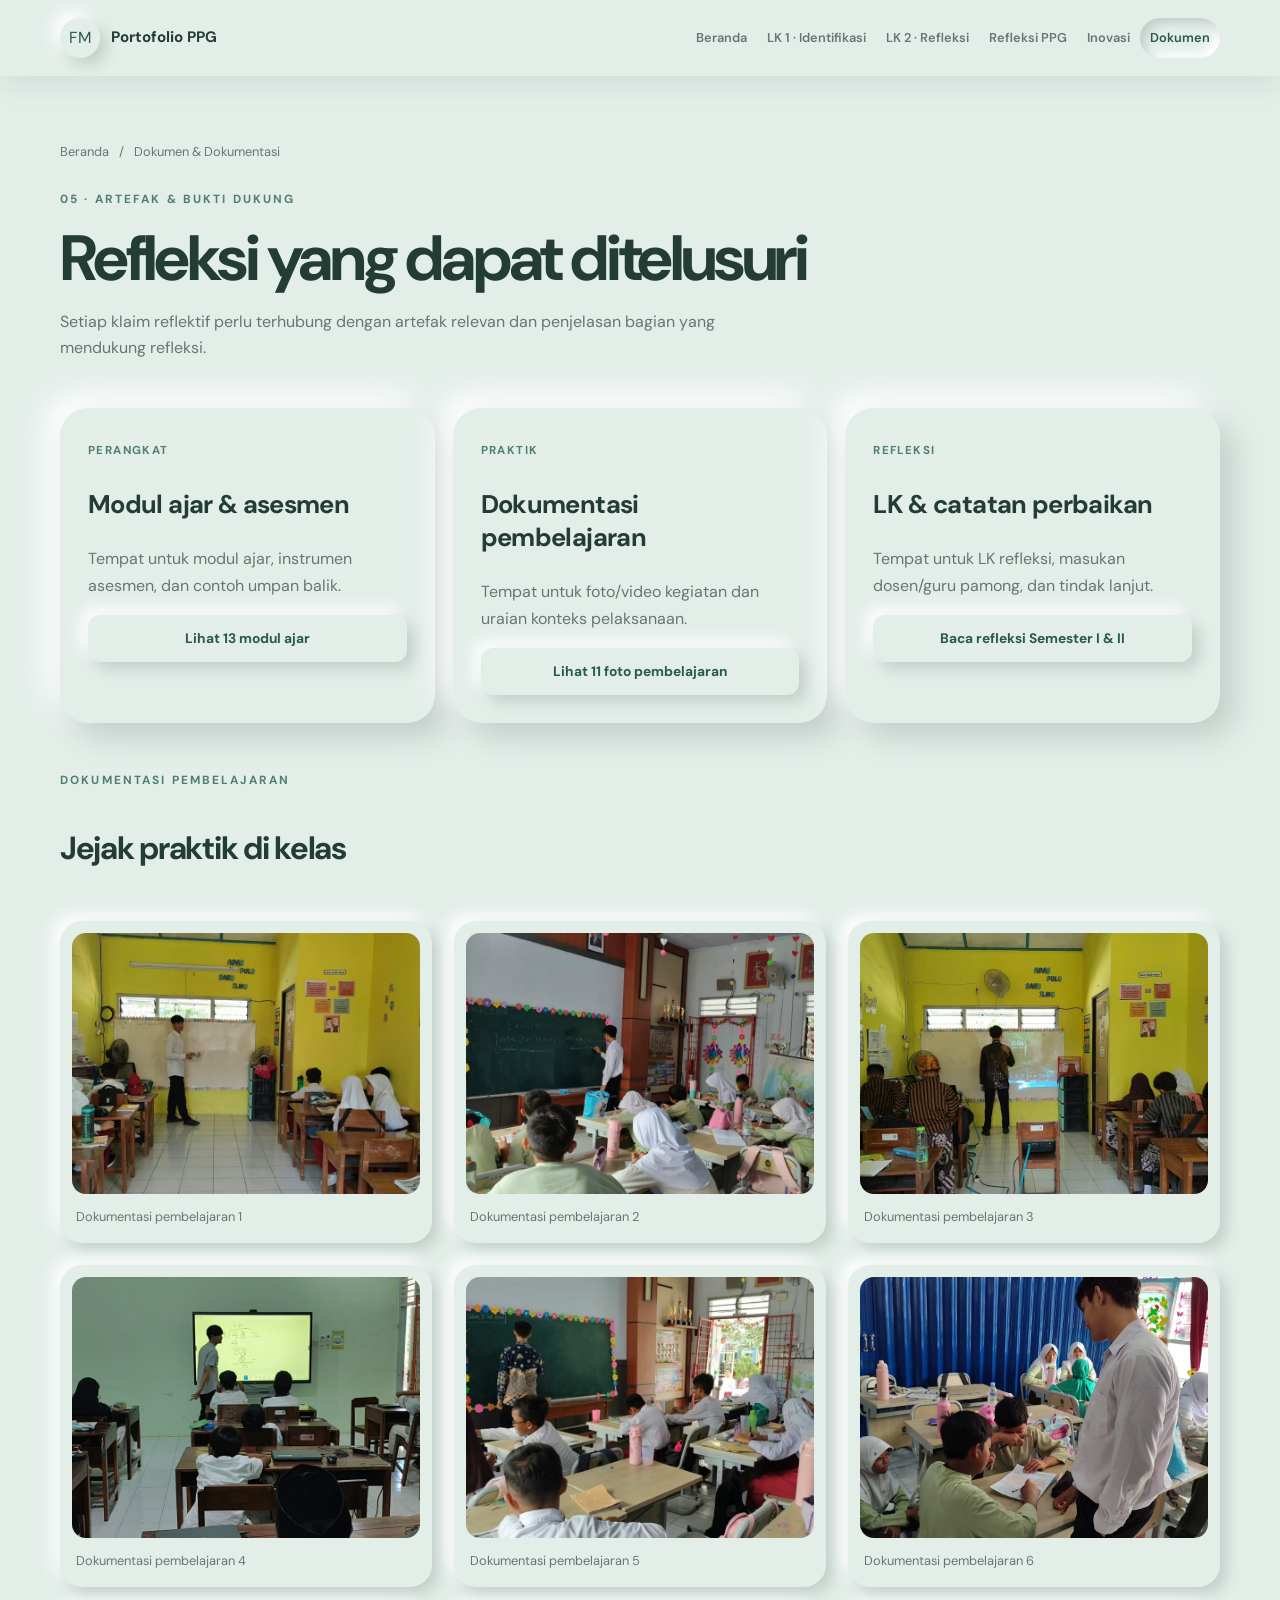
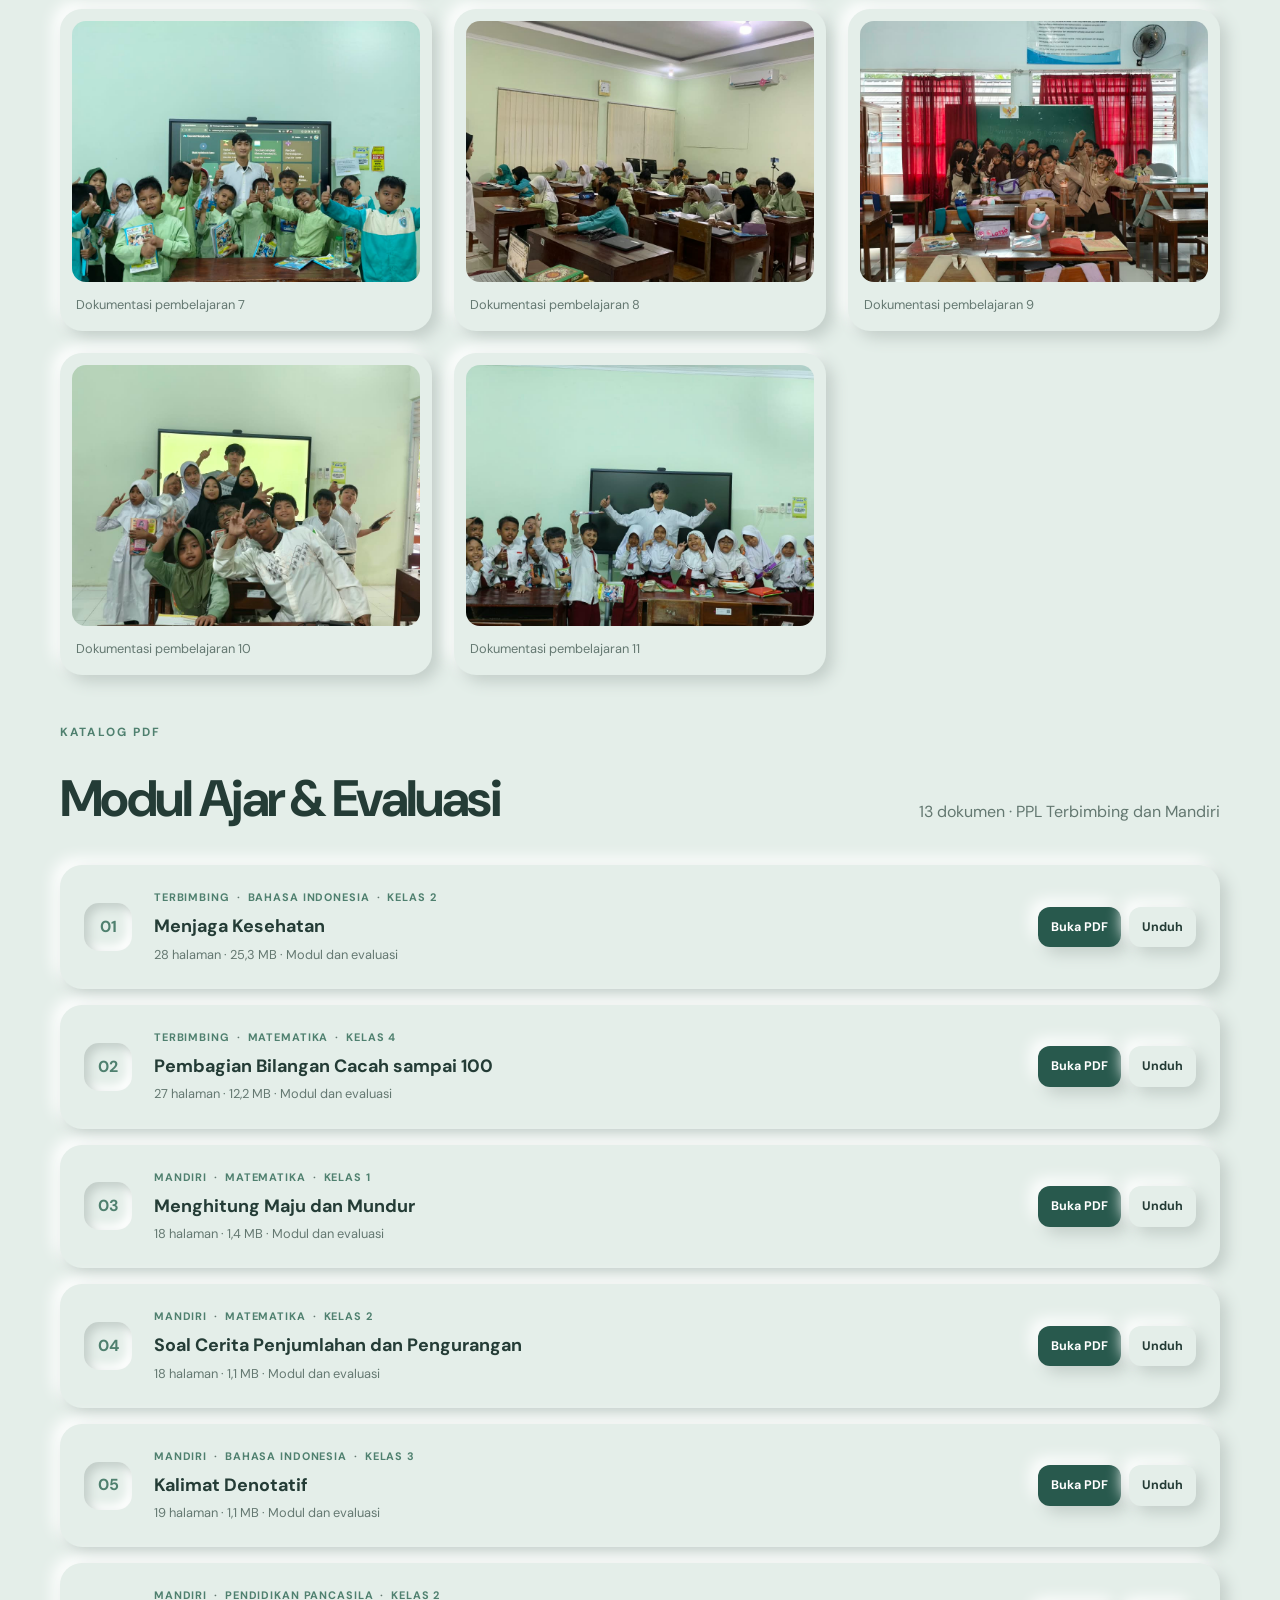
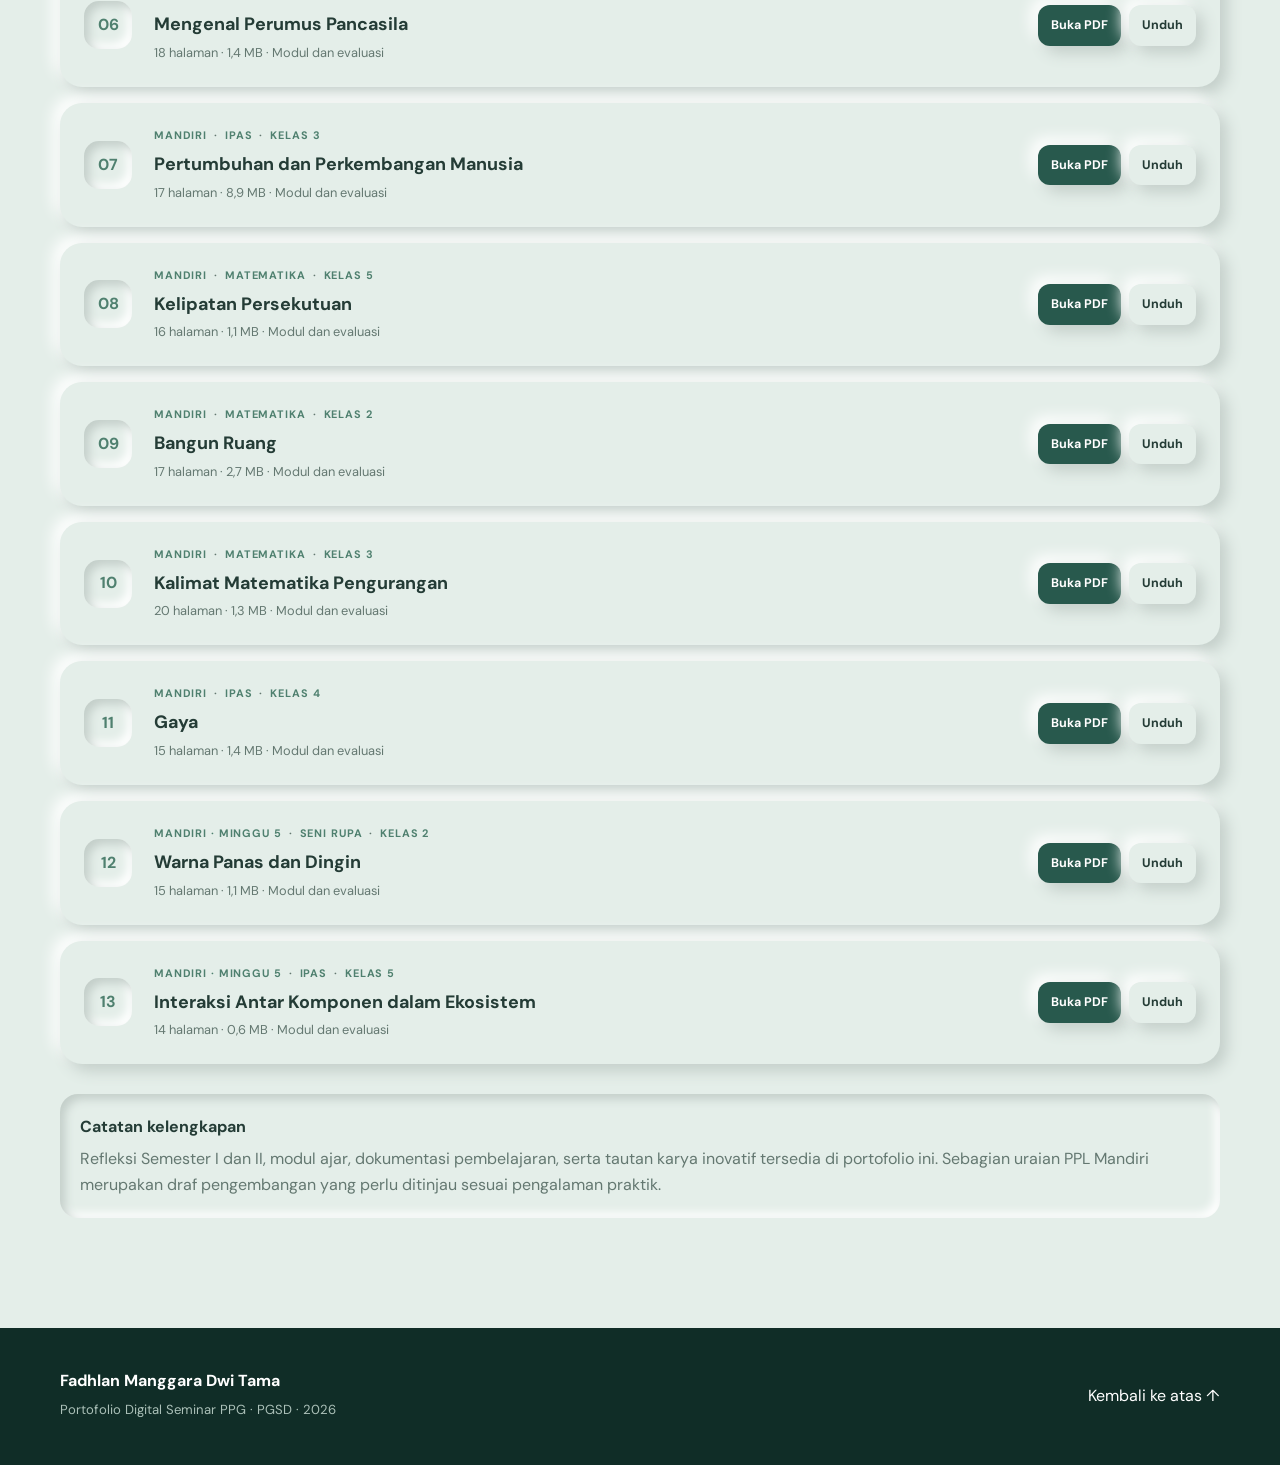
==== dokumen.html @ 5e805ad4 "Update halaman portofolio dan refleksi LK tanpa rubrik" ====
<!doctype html>
<html lang="id"><head><meta charset="UTF-8"><meta name="viewport" content="width=device-width,initial-scale=1"><meta name="description" content="Dokumen & Dokumentasi — Portofolio Seminar PPG Fadhlan Manggara Dwi Tama"><meta name="theme-color" content="#28594d"><title>Dokumen & Dokumentasi | Portofolio PPG Fadhlan Manggara</title><link rel="icon" type="image/png" href="image/Icon.png"><link rel="preconnect" href="https://fonts.googleapis.com"><link rel="preconnect" href="https://fonts.gstatic.com" crossorigin><link href="https://fonts.googleapis.com/css2?family=DM+Sans:wght@400;500;600;700&display=swap" rel="stylesheet"><link rel="stylesheet" href="styles.css"><link rel="stylesheet" href="updates.css"><link rel="stylesheet" href="neumorphism.css?v=20261024"><link rel="stylesheet" href="pages.css?v=20261024"><script src="site.js?v=20261024" defer></script><script src="documents.js?v=20261024" defer></script><script src="updates.js?v=20261024" defer></script></head><body id="top-page"><a class="skip-link" href="#main">Lewati ke konten utama</a><header class="site-header"><nav class="nav shell" aria-label="Navigasi utama"><a class="brand" href="index.html"><span>FM</span><strong>Portofolio PPG</strong></a><button class="menu-button" type="button" aria-expanded="false" aria-controls="nav-list"><span class="sr-only">Buka menu</span><i></i><i></i><i></i></button><ul id="nav-list" class="nav-list"><li><a href="index.html">Beranda</a></li><li><a href="identifikasi.html">LK 1 · Identifikasi</a></li><li><a href="refleksi.html">LK 2 · Refleksi</a></li><li><a href="refleksi-ppg.html">Refleksi PPG</a></li><li><a href="inovasi.html">Inovasi</a></li><li><a href="dokumen.html">Dokumen</a></li></ul></nav></header><main id="main">      <section class="section evidence" id="dokumen">
        <div class="shell"><nav class="breadcrumb" aria-label="Jejak halaman"><a href="index.html">Beranda</a><span aria-hidden="true">/</span><span>Dokumen & Dokumentasi</span></nav>
          <div class="section-heading reveal">
            <p class="eyebrow">05 · Artefak & bukti dukung</p>
            <h1 class="page-title">Refleksi yang dapat ditelusuri</h1>
            <p>
              Setiap klaim reflektif perlu terhubung dengan artefak relevan dan
              penjelasan bagian yang mendukung refleksi.
            </p>
          </div>
          <div class="evidence-grid">
            <article class="evidence-card reveal">
              <span>Perangkat</span>
              <h3>Modul ajar & asesmen</h3>
              <p>
                Tempat untuk modul ajar, instrumen asesmen, dan contoh umpan
                balik.
              </p>
              <button disabled>Dokumen belum ditambahkan</button>
            </article>
            <article class="evidence-card reveal">
              <span>Praktik</span>
              <h3>Dokumentasi pembelajaran</h3>
              <p>
                Tempat untuk foto/video kegiatan dan uraian konteks pelaksanaan.
              </p>
              <button disabled>Dokumen belum ditambahkan</button>
            </article>
            <article class="evidence-card reveal">
              <span>Refleksi</span>
              <h3>LK & catatan perbaikan</h3>
              <p>
                Tempat untuk LK refleksi, masukan dosen/guru pamong, dan tindak
                lanjut.
              </p>
              <button disabled>Dokumen belum ditambahkan</button>
            </article>
          </div>
          <aside class="completion-note reveal">
            <strong>Catatan kelengkapan</strong>
            <p>
              Struktur portofolio sudah mengikuti ketentuan Seminar PPG. Tautan
              artefak Semester I–II dan detail karya inovasi perlu ditambahkan
              dari dokumen asli agar portofolio siap dinilai.
            </p>
          </aside>
        </div>
      </section></main><footer><div class="shell footer-inner"><div><strong>Fadhlan Manggara Dwi Tama</strong><p>Portofolio Digital Seminar PPG · PGSD · 2026</p></div><a href="#top-page">Kembali ke atas ↑</a></div></footer></body></html>
---- styles.css ----
:root{--ink:#18322d;--forest:#173f36;--leaf:#3f785f;--mint:#dcebe3;--cream:#f4f0e7;--paper:#fffdf8;--gold:#c98942;--muted:#65736f;--line:#d8dfda;--shadow:0 24px 70px rgba(23,63,54,.12);--radius:28px}*{box-sizing:border-box}html{scroll-behavior:smooth;scroll-padding-top:88px}body{margin:0;background:var(--paper);color:var(--ink);font-family:"DM Sans",sans-serif;line-height:1.65}a{color:inherit}.shell{width:min(1160px,calc(100% - 40px));margin:auto}.skip-link{position:fixed;left:20px;top:-100px;z-index:200;background:#fff;padding:12px 18px;border-radius:12px}.skip-link:focus{top:12px}.sr-only{position:absolute;width:1px;height:1px;overflow:hidden;clip:rect(0,0,0,0)}.site-header{position:sticky;top:0;z-index:100;background:rgba(255,253,248,.9);backdrop-filter:blur(16px);border-bottom:1px solid rgba(216,223,218,.8)}.nav{height:76px;display:flex;align-items:center;justify-content:space-between}.brand{display:flex;align-items:center;gap:11px;text-decoration:none}.brand span{display:grid;place-items:center;width:38px;height:38px;background:var(--forest);color:#fff;border-radius:50%;font-family:"Newsreader",serif}.brand strong{font-size:.95rem}.nav-list{display:flex;list-style:none;gap:4px;margin:0;padding:0}.nav-list a{display:block;text-decoration:none;padding:9px 13px;border-radius:999px;color:var(--muted);font-size:.86rem;font-weight:600}.nav-list a:hover,.nav-list a.active{background:var(--mint);color:var(--forest)}.menu-button{display:none;border:0;background:none}.menu-button i{display:block;width:22px;height:2px;background:var(--ink);margin:4px}.hero{min-height:calc(100vh - 76px);display:grid;grid-template-columns:1.25fr .75fr;gap:72px;align-items:center;padding-top:80px;padding-bottom:80px}.eyebrow{margin:0 0 14px;text-transform:uppercase;letter-spacing:.18em;color:var(--leaf);font-size:.74rem;font-weight:700}.hero h1,.section-heading h2{font-family:"Newsreader",serif;line-height:1.02;letter-spacing:-.035em;margin:0}.hero h1{font-size:clamp(3.5rem,7.6vw,6.6rem);max-width:800px}.hero h1 em{color:var(--leaf);font-weight:600}.lead{max-width:650px;color:var(--muted);font-size:1.08rem;margin:26px 0 30px}.hero-actions{display:flex;gap:12px;flex-wrap:wrap}.button{text-decoration:none;border-radius:999px;padding:13px 21px;font-weight:700;font-size:.9rem}.primary{background:var(--forest);color:#fff}.secondary{border:1px solid var(--line);background:#fff}.hero-stats{display:flex;gap:34px;margin:48px 0 0}.hero-stats div{border-left:1px solid var(--line);padding-left:16px}.hero-stats dt{font-family:"Newsreader",serif;font-size:2rem;font-weight:700;line-height:1}.hero-stats dd{margin:5px 0 0;color:var(--muted);font-size:.76rem}.portrait-card{margin:0;position:relative}.portrait-card:before{content:"";position:absolute;inset:-30px -26px 80px 30px;border-radius:48% 52% 42% 58%;background:var(--mint);z-index:-1;transform:rotate(4deg)}.portrait-frame{aspect-ratio:4/5;overflow:hidden;border-radius:45% 45% 20px 20px;background:var(--mint);box-shadow:var(--shadow)}.portrait-frame img{width:100%;height:100%;object-fit:cover}.portrait-card figcaption{width:86%;margin:-34px auto 0;position:relative;background:var(--forest);color:#fff;padding:18px 20px;border-radius:18px;box-shadow:var(--shadow)}.portrait-card figcaption span,.portrait-card figcaption strong{display:block}.portrait-card figcaption span{color:#bcd5c6;font-size:.73rem;text-transform:uppercase;letter-spacing:.1em}.section{padding:110px 0}.section-heading{max-width:760px;margin-bottom:46px}.section-heading h2{font-size:clamp(2.5rem,5vw,4.4rem)}.section-heading>p:last-child{color:var(--muted);max-width:680px}.split{max-width:none;display:grid;grid-template-columns:1.25fr .75fr;align-items:end;gap:50px}.identity{background:var(--cream)}.vision-grid{display:grid;grid-template-columns:repeat(3,1fr);gap:18px}.vision-card{background:var(--paper);border:1px solid rgba(23,63,54,.08);border-radius:var(--radius);padding:30px}.vision-card>span{display:inline-grid;place-items:center;width:38px;height:38px;background:var(--mint);border-radius:50%;font-weight:700;color:var(--leaf)}.vision-card h3{font-family:"Newsreader",serif;font-size:1.55rem;line-height:1.15}.vision-card p{color:var(--muted)}.profile-card{display:grid;grid-template-columns:1fr 1fr;gap:60px;background:var(--forest);color:#fff;border-radius:var(--radius);padding:42px;margin-top:20px}.profile-card h3{font-family:"Newsreader",serif;font-size:2.3rem;margin:.2em 0}.profile-card p{color:#c9d8d2}.profile-data{margin:0}.profile-data div{display:grid;grid-template-columns:130px 1fr;padding:10px 0;border-bottom:1px solid rgba(255,255,255,.13)}.profile-data dt{color:#a9c0b7;font-size:.8rem}.profile-data dd{margin:0;font-weight:600}.semester-tabs{display:flex;gap:8px;margin-bottom:24px}.tab{border:1px solid var(--line);background:#fff;color:var(--muted);padding:11px 17px;border-radius:999px;font:600 .88rem "DM Sans";cursor:pointer}.tab span{display:inline-grid;place-items:center;min-width:24px;height:24px;background:var(--cream);border-radius:50%;margin-left:7px}.tab.active{background:var(--forest);color:#fff;border-color:var(--forest)}.course-grid{display:grid;grid-template-columns:repeat(2,1fr);gap:18px}.course-card{border:1px solid var(--line);border-radius:var(--radius);overflow:hidden;background:#fff}.course-summary{width:100%;display:grid;grid-template-columns:auto 1fr auto;align-items:center;gap:16px;text-align:left;border:0;background:#fff;padding:23px;cursor:pointer;color:var(--ink)}.course-summary .number{display:grid;place-items:center;width:42px;height:42px;border-radius:14px;background:var(--mint);font-weight:700}.course-summary strong{font:700 1.18rem/1.25 "Newsreader",serif}.course-summary small{display:block;color:var(--muted);font:500 .72rem "DM Sans";margin-top:5px;text-transform:uppercase;letter-spacing:.08em}.chevron{font-size:1.4rem;transition:.2s}.course-card.open .chevron{transform:rotate(45deg)}.course-body{display:none;padding:0 23px 24px}.course-card.open .course-body{display:block}.four-c{display:grid;grid-template-columns:1fr 1fr;gap:10px}.four-c div{background:#f6f8f5;border-radius:15px;padding:14px}.four-c b{display:block;color:var(--leaf);font-size:.72rem;text-transform:uppercase;letter-spacing:.1em}.four-c p{margin:5px 0 0;color:var(--muted);font-size:.86rem}.artifact{margin:12px 0 0;padding:12px 14px;border:1px dashed #afbeb6;border-radius:14px;color:var(--muted);font-size:.8rem}.pending-card,.pending-card .course-summary{background:var(--cream)}.journey{background:var(--mint)}.journey-grid{display:grid;grid-template-columns:1fr 1fr;gap:20px}.dark-card,.quote-card{border-radius:var(--radius);padding:40px;min-height:340px}.dark-card{background:var(--forest);color:#fff}.dark-card h3{font:700 2.6rem/1.05 "Newsreader",serif}.dark-card p:last-child{color:#c2d4cc}.mini-label{text-transform:uppercase;letter-spacing:.15em;color:#a9c9b9;font-size:.72rem}.quote-card{background:var(--paper);display:flex;flex-direction:column;justify-content:space-between}.quote-card blockquote{margin:0;font:600 2rem/1.2 "Newsreader",serif}.quote-card p{color:var(--muted)}.action-plan{margin-top:20px;background:var(--paper);border-radius:var(--radius);padding:38px;display:grid;grid-template-columns:.7fr 1.3fr;gap:50px}.action-plan h3{font:700 2.15rem/1.1 "Newsreader",serif}.action-plan ol{list-style:none;margin:0;padding:0}.action-plan li{display:flex;gap:18px;padding:17px 0;border-bottom:1px solid var(--line)}.action-plan li>span{color:var(--gold);font-weight:700}.action-plan strong{font-family:"Newsreader",serif;font-size:1.15rem}.action-plan p{margin:3px 0;color:var(--muted);font-size:.88rem}.innovation-card{display:grid;grid-template-columns:.8fr 1.2fr;border:1px solid var(--line);border-radius:var(--radius);overflow:hidden}.innovation-visual{min-height:480px;background:var(--forest);color:#fff;padding:30px;display:flex;flex-direction:column;justify-content:space-between}.innovation-visual>span{text-transform:uppercase;letter-spacing:.15em;color:#bcd5c6;font-size:.72rem}.visual-mark{font:600 9rem "Newsreader",serif;text-align:center;color:var(--gold)}.innovation-copy{padding:46px}.status{display:inline-block;background:#f9ead8;color:#8a5725;border-radius:999px;padding:6px 11px;font-size:.72rem;font-weight:700;text-transform:uppercase}.innovation-copy h3{font:700 2.6rem/1.1 "Newsreader",serif;margin:.5em 0}.innovation-copy>p{color:var(--muted)}.criteria{display:grid;grid-template-columns:1fr 1fr;gap:9px;margin:24px 0}.criteria div{background:var(--cream);border-radius:14px;padding:13px;display:flex;gap:10px;align-items:center;font-size:.82rem}.criteria b{color:var(--gold)}.editor-note{border-left:3px solid var(--gold);padding-left:13px;font-size:.82rem}.evidence{background:var(--cream)}.evidence-grid{display:grid;grid-template-columns:repeat(3,1fr);gap:18px}.evidence-card{background:var(--paper);border-radius:var(--radius);padding:28px}.evidence-card>span{color:var(--leaf);font-size:.72rem;text-transform:uppercase;letter-spacing:.12em;font-weight:700}.evidence-card h3{font:700 1.6rem "Newsreader",serif}.evidence-card p{color:var(--muted)}.evidence-card button{border:1px solid var(--line);background:#f4f5f2;color:#8b9591;padding:10px 12px;border-radius:12px;width:100%}.completion-note{margin-top:18px;background:#fff7eb;border:1px solid #edcf9d;border-radius:18px;padding:20px}.completion-note p{margin:5px 0 0;color:#75552e}footer{background:#102d27;color:#fff;padding:40px 0}.footer-inner{display:flex;justify-content:space-between;align-items:center}.footer-inner p{margin:4px 0;color:#abc0b8;font-size:.82rem}.footer-inner a{text-decoration:none}.reveal{opacity:0;transform:translateY(20px);transition:.6s ease}.reveal.visible{opacity:1;transform:none}@media(max-width:860px){.nav-list{position:absolute;top:76px;left:0;right:0;background:var(--paper);padding:18px 20px;display:none;flex-direction:column;border-bottom:1px solid var(--line)}.nav-list.open{display:flex}.menu-button{display:block}.hero{grid-template-columns:1fr;min-height:auto}.portrait-card{max-width:430px}.split,.profile-card,.journey-grid,.action-plan,.innovation-card{grid-template-columns:1fr}.vision-grid,.evidence-grid{grid-template-columns:1fr}.course-grid{grid-template-columns:1fr}.portrait-card:before{inset:-20px -12px 50px 20px}}@media(max-width:560px){.shell{width:min(100% - 26px,1160px)}.hero{padding-top:55px}.hero h1{font-size:3.15rem}.hero-stats{gap:12px}.hero-stats div{padding-left:10px}.section{padding:78px 0}.section-heading h2{font-size:2.7rem}.four-c,.criteria{grid-template-columns:1fr}.profile-card,.dark-card,.quote-card,.action-plan,.innovation-copy{padding:26px}.profile-data div{grid-template-columns:1fr}.footer-inner{align-items:flex-start;gap:20px;flex-direction:column}}@media(prefers-reduced-motion:reduce){html{scroll-behavior:auto}.reveal{opacity:1;transform:none;transition:none}}
---- updates.css ----
.teaching-gallery{margin:48px 0}.teaching-gallery h3{font-size:2rem;letter-spacing:-.04em}.photo-grid{display:grid;grid-template-columns:repeat(3,minmax(0,1fr));gap:22px}.photo-grid figure{margin:0;padding:12px;border-radius:22px;background:var(--paper);box-shadow:var(--shadow-sm)}.photo-grid img{display:block;width:100%;aspect-ratio:4/3;object-fit:cover;border-radius:14px}.photo-grid figcaption{padding:12px 4px 4px;font-size:.8rem;color:var(--muted)}.artifact-block>p{font-size:.88rem;line-height:1.8}.innovation-copy .button{margin-top:20px;display:inline-block}@media(max-width:760px){.photo-grid{grid-template-columns:repeat(2,minmax(0,1fr))}}@media(max-width:480px){.photo-grid{grid-template-columns:1fr}}
---- neumorphism.css ----
:root{--ink:#243c36;--forest:#28594d;--leaf:#4f806f;--mint:#e4eee9;--cream:#e4eee9;--paper:#e4eee9;--muted:#647871;--line:rgba(255,255,255,.58);--shadow:14px 14px 30px #c3cec9,-14px -14px 30px #fff;--shadow-sm:7px 7px 15px #c3cec9,-7px -7px 15px #fff;--inset:inset 5px 5px 10px #c3cec9,inset -5px -5px 10px #fff}
body,.brand span,.hero h1,.section-heading h2,.hero-stats dt,.vision-card h3,.profile-card h3,.course-summary strong,.dark-card h3,.quote-card blockquote,.action-plan h3,.action-plan strong,.innovation-copy h3,.visual-mark,.evidence-card h3{font-family:"DM Sans",system-ui,-apple-system,"Segoe UI",sans-serif}
.hero h1,.section-heading h2{font-weight:700;letter-spacing:-.055em}.hero h1 em{font-style:normal;font-weight:700}.course-summary strong,.vision-card h3,.action-plan strong,.evidence-card h3{letter-spacing:-.025em}
.site-header{background:rgba(228,238,233,.92);border:0;box-shadow:0 8px 22px rgba(126,151,141,.18)}
.brand span{width:40px;height:40px;background:var(--paper);color:var(--forest);box-shadow:var(--shadow-sm)}
.nav-list a:hover{background:var(--paper);box-shadow:var(--shadow-sm)}.nav-list a.active{background:var(--paper);box-shadow:var(--inset);color:var(--forest)}
.primary{box-shadow:8px 8px 16px #bdc9c4,-8px -8px 16px #fff}.secondary{border:0;background:var(--paper);box-shadow:var(--shadow-sm)}.button:active{transform:translateY(1px);box-shadow:var(--inset)}
.portrait-card:before{background:var(--paper);box-shadow:var(--shadow)}.portrait-frame{padding:10px;box-shadow:var(--inset)}.portrait-card figcaption{background:var(--paper);color:var(--ink);box-shadow:var(--shadow)}.portrait-card figcaption span{color:var(--leaf)}
.identity,.journey,.evidence{background:var(--paper)}
.vision-card,.quote-card,.action-plan,.innovation-card,.evidence-card{border:0;background:var(--paper);box-shadow:var(--shadow)}
.vision-card>span,.course-summary .number{background:var(--paper);box-shadow:var(--inset)}
.profile-card{background:var(--paper);color:var(--ink);margin-top:34px;box-shadow:var(--shadow)}.profile-card p{color:var(--muted)}.profile-data div{padding:12px 16px;margin:7px 0;border:0;border-radius:14px;box-shadow:var(--inset)}.profile-data dt{color:var(--leaf)}
.tab{border:0;background:var(--paper);box-shadow:var(--shadow-sm)}.tab.active{background:var(--paper);color:var(--forest);box-shadow:var(--inset)}
.course-card{border:0;background:var(--paper);box-shadow:var(--shadow-sm)}.course-summary,.pending-card,.pending-card .course-summary{background:var(--paper)}.four-c div,.criteria div{background:var(--paper);box-shadow:var(--inset)}
.dark-card{box-shadow:14px 14px 28px #bcc8c3,-14px -14px 28px #fff}.action-plan{margin-top:28px}.innovation-card{overflow:hidden}.evidence-card button{border:0;background:var(--paper);box-shadow:var(--inset)}.completion-note{margin-top:30px;background:var(--paper);border:0;box-shadow:var(--inset)}.completion-note p{color:var(--muted)}
@media(max-width:860px){.nav-list{background:var(--paper);box-shadow:0 15px 24px rgba(126,151,141,.18)}}
.document-jump{display:block;text-align:center;text-decoration:none;background:var(--paper);color:var(--forest);font-size:.86rem;font-weight:700;padding:12px;border-radius:12px;box-shadow:var(--shadow-sm)}.document-jump:active{box-shadow:var(--inset)}
.document-catalog{margin-top:46px}.catalog-head{display:flex;align-items:end;justify-content:space-between;gap:30px;margin-bottom:24px}.catalog-head h3{font-size:clamp(2rem,4vw,3.2rem);letter-spacing:-.05em;margin:0}.catalog-head>p{color:var(--muted)}.document-list{display:grid;gap:16px}.document-row{display:grid;grid-template-columns:auto 1fr auto;gap:22px;align-items:center;padding:24px;border-radius:22px;background:var(--paper);box-shadow:var(--shadow-sm)}.doc-index{display:grid;place-items:center;width:48px;height:48px;border-radius:15px;box-shadow:var(--inset);font-weight:700;color:var(--leaf)}.doc-tags{display:flex;gap:7px;flex-wrap:wrap}.doc-tags span{font-size:.68rem;text-transform:uppercase;letter-spacing:.08em;color:var(--leaf);font-weight:700}.doc-tags span+span:before{content:"·";margin-right:7px;color:var(--muted)}.doc-main h4{font-size:1.12rem;margin:5px 0 2px}.doc-main p{margin:0;color:var(--muted);font-size:.8rem}.doc-actions{display:flex;gap:8px}.doc-actions a{text-decoration:none;padding:10px 13px;border-radius:12px;background:var(--paper);box-shadow:var(--shadow-sm);font-size:.78rem;font-weight:700}.doc-actions a:first-child{background:var(--forest);color:#fff}.doc-actions a:active{box-shadow:var(--inset)}
@media(max-width:700px){.catalog-head{display:block}.document-row{grid-template-columns:auto 1fr}.doc-actions{grid-column:1/-1}.doc-actions a{flex:1;text-align:center}}
.artifact-block{margin-top:18px}.artifact-block>strong{display:block;margin-bottom:10px;color:var(--forest);font-size:.78rem;text-transform:uppercase;letter-spacing:.1em}.artifact-links{display:grid;grid-template-columns:1fr 1fr;gap:10px}.artifact-links a{display:flex;flex-direction:column;gap:3px;text-decoration:none;padding:14px 16px;border-radius:15px;background:var(--paper);box-shadow:var(--shadow-sm);color:var(--ink)}.artifact-links a:active{box-shadow:var(--inset)}.artifact-links span{font-size:.85rem;font-weight:700}.artifact-links small{color:var(--leaf);font-size:.72rem}@media(max-width:560px){.artifact-links{grid-template-columns:1fr}}
---- pages.css ----
:focus-visible{outline:3px solid var(--forest);outline-offset:5px}button,a{-webkit-tap-highlight-color:transparent}.nav-list{gap:0}.nav-list a{padding:9px 10px;font-size:.8rem}.breadcrumb{display:flex;gap:10px;flex-wrap:wrap;font-size:.8rem;color:var(--muted);margin-bottom:28px}.breadcrumb a{text-decoration:none}.page-heading{max-width:850px;margin-bottom:38px}.page-heading h1{font-size:clamp(2.5rem,5vw,4.4rem);line-height:1.1;letter-spacing:-.05em;margin:0 0 20px}.page-lead{font-size:1.1rem;color:var(--muted);max-width:730px}.author-line{font-size:.87rem;color:var(--muted);margin:24px 0}.page-actions{display:flex;gap:14px;flex-wrap:wrap}.page-actions button{font:inherit;cursor:pointer}.lk-outline{display:flex;flex-wrap:wrap;gap:12px;margin:35px 0 45px}.lk-outline a{font-size:.8rem;text-decoration:none;padding:12px 16px;border-radius:14px;box-shadow:var(--shadow-sm)}.lk-answer{border-radius:28px;box-shadow:var(--shadow);padding:38px;margin:32px 0;scroll-margin-top:100px}.answer-heading{display:flex;align-items:flex-start;gap:20px;margin-bottom:24px}.answer-number{flex-shrink:0;display:grid;place-items:center;width:48px;height:48px;box-shadow:var(--inset);border-radius:16px;font-weight:700;color:var(--leaf)}.answer-heading .eyebrow{margin:0 0 8px}.answer-heading h2{font-size:clamp(1.4rem,2.5vw,2rem);line-height:1.25;letter-spacing:-.035em;margin:0}.answer-prose{max-width:78ch}.answer-prose p{font-size:1rem;line-height:1.9;margin:0 0 18px}.answer-link{border-top:1px solid #c5d4cc;padding-top:20px;font-size:.9rem;color:var(--muted)}.table-scroll{overflow-x:auto}.plan-table,.rubric-table{border-collapse:collapse;width:100%;text-align:left;font-size:.88rem}.plan-table caption,.rubric-table caption{text-align:left;font-weight:700;padding:0 0 16px}.plan-table th,.plan-table td,.rubric-table th,.rubric-table td{padding:16px;border-bottom:1px solid #c5d4cc;vertical-align:top}.plan-table thead,.rubric-table thead{background:#d7e5dd}.plan-table th:first-child{width:28%}.plan-table th:nth-child(2){width:33%}.plan-table-wrap{margin:25px 0}.plan-table{min-width:650px}.rubric-table{min-width:780px}.rubric-panel{margin:32px 0;padding:24px;border-radius:22px;box-shadow:var(--shadow-sm);scroll-margin-top:100px}.rubric-panel summary{font-weight:700;cursor:pointer}.rubric-panel summary span{font-size:.8rem;font-weight:400;color:var(--muted);margin-left:10px}.rubric-content{padding-top:15px}.page-next{display:flex;justify-content:space-between;flex-wrap:wrap;gap:20px;margin-top:45px;font-size:.9rem}.page-next a{text-decoration:none}.home-links{padding-top:15px}.home-links h2{font-size:2rem;letter-spacing:-.04em}.home-card-grid{display:grid;grid-template-columns:repeat(3,minmax(0,1fr));gap:24px;margin-top:30px}.home-card{display:block;text-decoration:none;padding:28px;border-radius:24px;box-shadow:var(--shadow);background:var(--paper)}.home-card span{font-size:.7rem;text-transform:uppercase;letter-spacing:.1em;color:var(--leaf);font-weight:700}.home-card h3{font-size:1.25rem;line-height:1.3}.home-card p{font-size:.9rem;color:var(--muted)}.home-card small{color:var(--forest);font-weight:700}.home-card:hover{box-shadow:var(--inset)}.section{padding-top:65px}.reveal{opacity:1;transform:none}.course-grid{align-items:start}.innovation-copy .button{display:inline-block}.load-message{padding:24px;border-radius:20px;box-shadow:var(--inset);grid-column:1/-1}.load-message a{font-weight:700}@media(max-width:860px){.nav-list a{font-size:.9rem;padding:10px 15px}.home-card-grid{grid-template-columns:1fr 1fr}}@media(max-width:560px){.lk-answer{padding:22px}.answer-heading{gap:12px}.home-card-grid{grid-template-columns:1fr}.rubric-panel{padding:20px}.answer-prose p{font-size:.95rem}.lk-outline{flex-direction:column}.section{padding-top:40px}.page-next{flex-direction:column}.hero h1{font-size:clamp(2.5rem,11vw,3.15rem)}}@media print{@page{size:A4;margin:17mm}body{background:#fff!important;color:#000!important;font-size:10pt}.site-header,footer,.skip-link,.breadcrumb,.lk-outline,.page-actions,.page-next,.rubric-panel{display:none!important}.shell{width:100%}.section{padding:0}.page-heading h1{font-size:26pt}.page-lead{font-size:11pt}.lk-answer{padding:0;margin:22px 0;box-shadow:none;border-radius:0}.answer-heading{break-after:avoid}.answer-heading h2{font-size:16pt}.answer-number{box-shadow:none;width:28px;height:28px}.answer-prose p{font-size:10pt;line-height:1.6}.plan-table{min-width:0;font-size:9pt}.plan-table th,.plan-table td{padding:8px}.table-scroll{overflow:visible}.plan-table tr{break-inside:avoid}.eyebrow{font-size:9pt}.page-heading{margin-bottom:20px}}
:root .section-heading .page-title{font-family:"DM Sans",system-ui,sans-serif;font-size:clamp(2.5rem,5vw,4.4rem);font-weight:700;line-height:1.08;letter-spacing:-.05em;margin:0}
:root #refleksi .course-grid{grid-template-columns:1fr;gap:22px}.course-heading{margin:0}.lk2-intro{padding:28px;border-radius:24px;box-shadow:var(--inset);margin:0 0 32px;max-width:100%}.lk2-intro h2{font-size:1.2rem;letter-spacing:-.02em;margin:0 0 12px}.lk2-intro p{max-width:85ch;color:var(--muted);font-size:.94rem}.lk2-intro .lk2-author{font-size:.8rem}.lk2-intro>a{font-size:.85rem;font-weight:700}.lk2-part{padding:20px 0 0;margin:0}.lk2-part>h3{margin:0 0 16px;font-size:1.15rem;letter-spacing:-.02em}.lk2-part .four-c{gap:18px}.lk2-part .four-c>div{padding:22px}.lk2-part h4{margin:0 0 12px;font-size:.95rem;color:var(--forest)}.lk2-part .four-c p{font-size:.95rem;line-height:1.85}.artifact-analysis{display:grid;grid-template-columns:1fr 1fr;gap:20px}.artifact-review{padding:24px;border-radius:20px;box-shadow:var(--inset)}.artifact-review dl{margin:0}.artifact-review dl>div{margin:16px 0}.artifact-review dt{font-weight:700;color:var(--forest);font-size:.85rem;margin-bottom:5px}.artifact-review dd{margin:0;color:var(--muted);font-size:.91rem;line-height:1.8}.artifact-actions{display:flex;gap:18px;align-items:center;flex-wrap:wrap;margin-top:20px}.artifact-actions a{font-size:.82rem}.practice-link{padding:25px;margin-top:25px;border-left:4px solid var(--leaf);background:#dce9e1;border-radius:0 18px 18px 0}.practice-link p{font-size:.95rem;line-height:1.85;margin:0}.course-body{padding-bottom:30px}.course-body>.artifact-block{font-size:.94rem;line-height:1.85}@media(max-width:700px){.artifact-analysis,.lk2-part .four-c{grid-template-columns:1fr}.lk2-intro{padding:22px}.artifact-review{padding:20px}.course-summary{padding:20px;gap:12px}.course-body{padding-left:16px;padding-right:16px}.practice-link{padding:20px}}
.source-analysis{margin:24px 0;padding:20px;border:1px solid #b5cbbd;border-radius:18px}.source-analysis summary{cursor:pointer;font-size:.9rem;font-weight:700;color:var(--forest)}.source-analysis>div{margin-top:20px}.source-analysis p{font-size:.94rem;line-height:1.9}.source-download{margin:25px 0}.draft-note{margin-top:18px;padding:20px;border-radius:16px;background:#f6ecdc;color:#644720;border-left:4px solid #b7853e}.draft-note p{margin:8px 0 0;font-size:.9rem;line-height:1.8}.draft-note strong{font-size:.9rem}
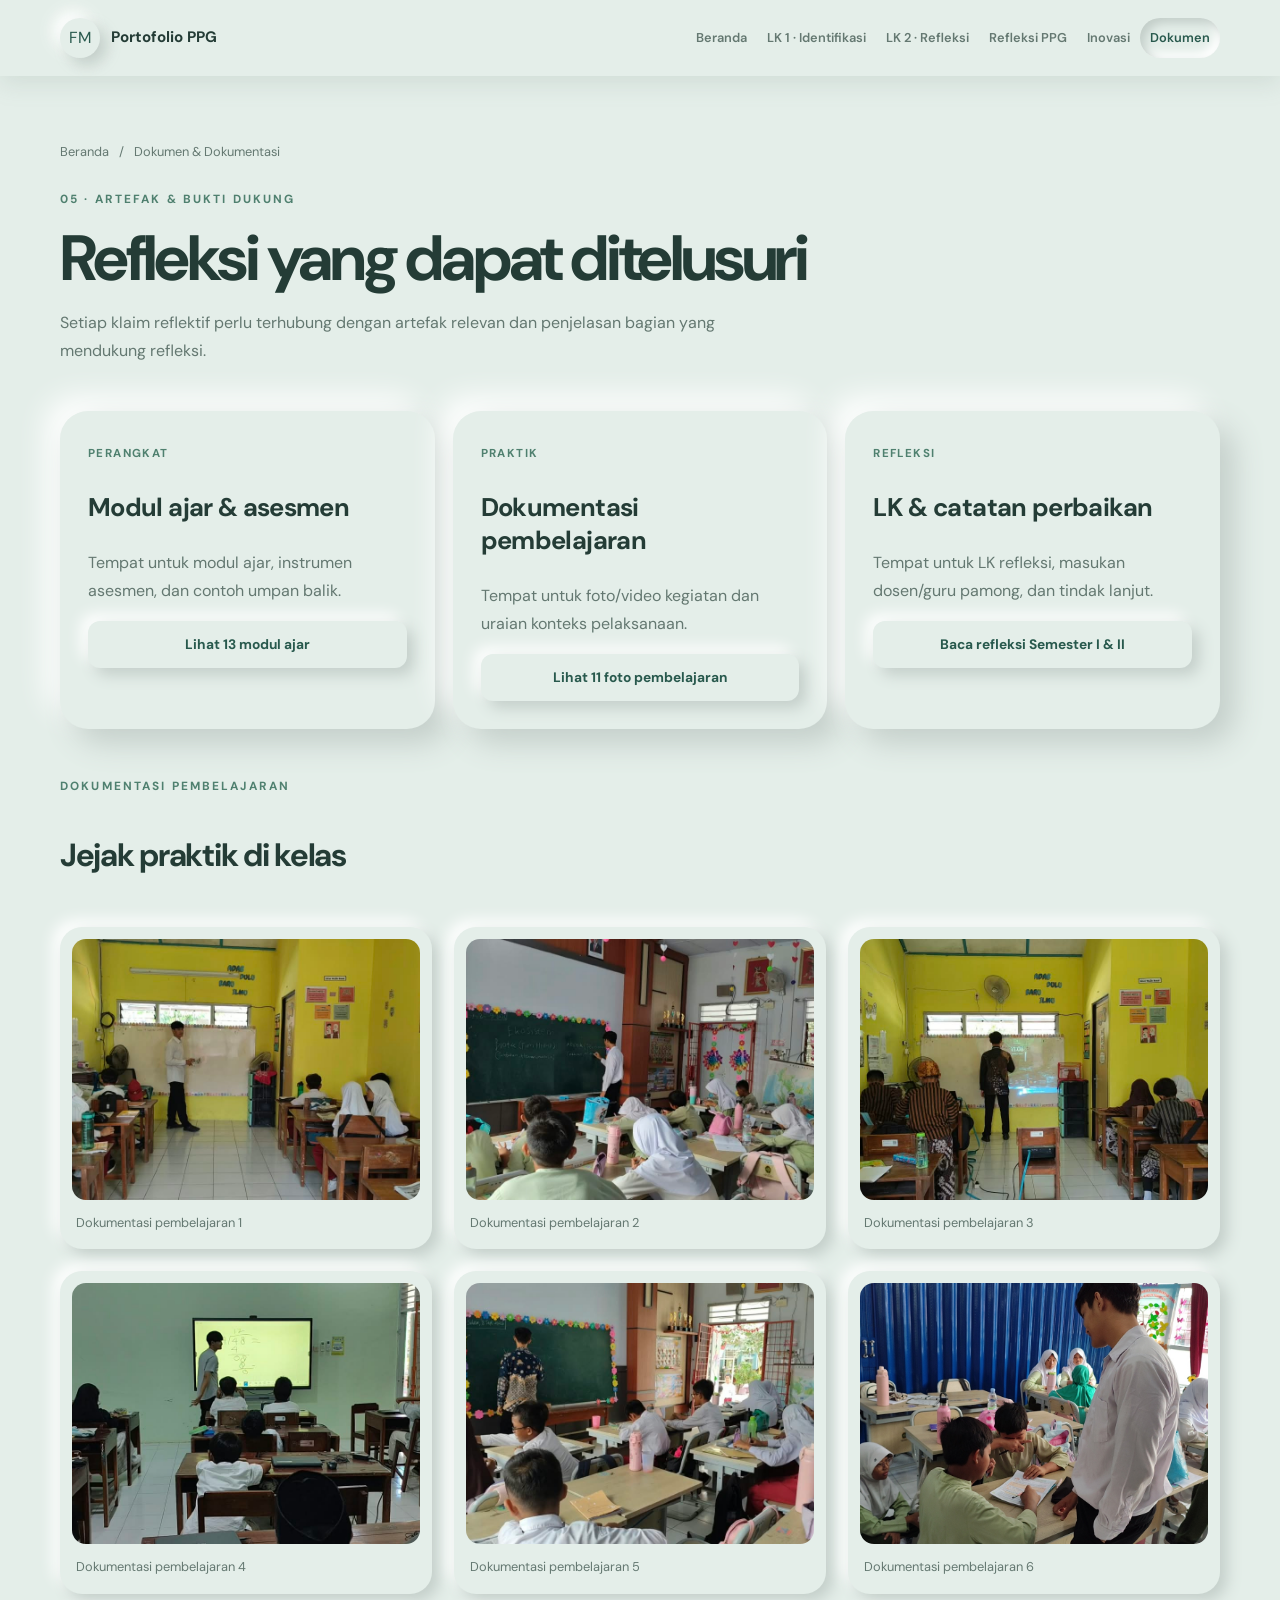
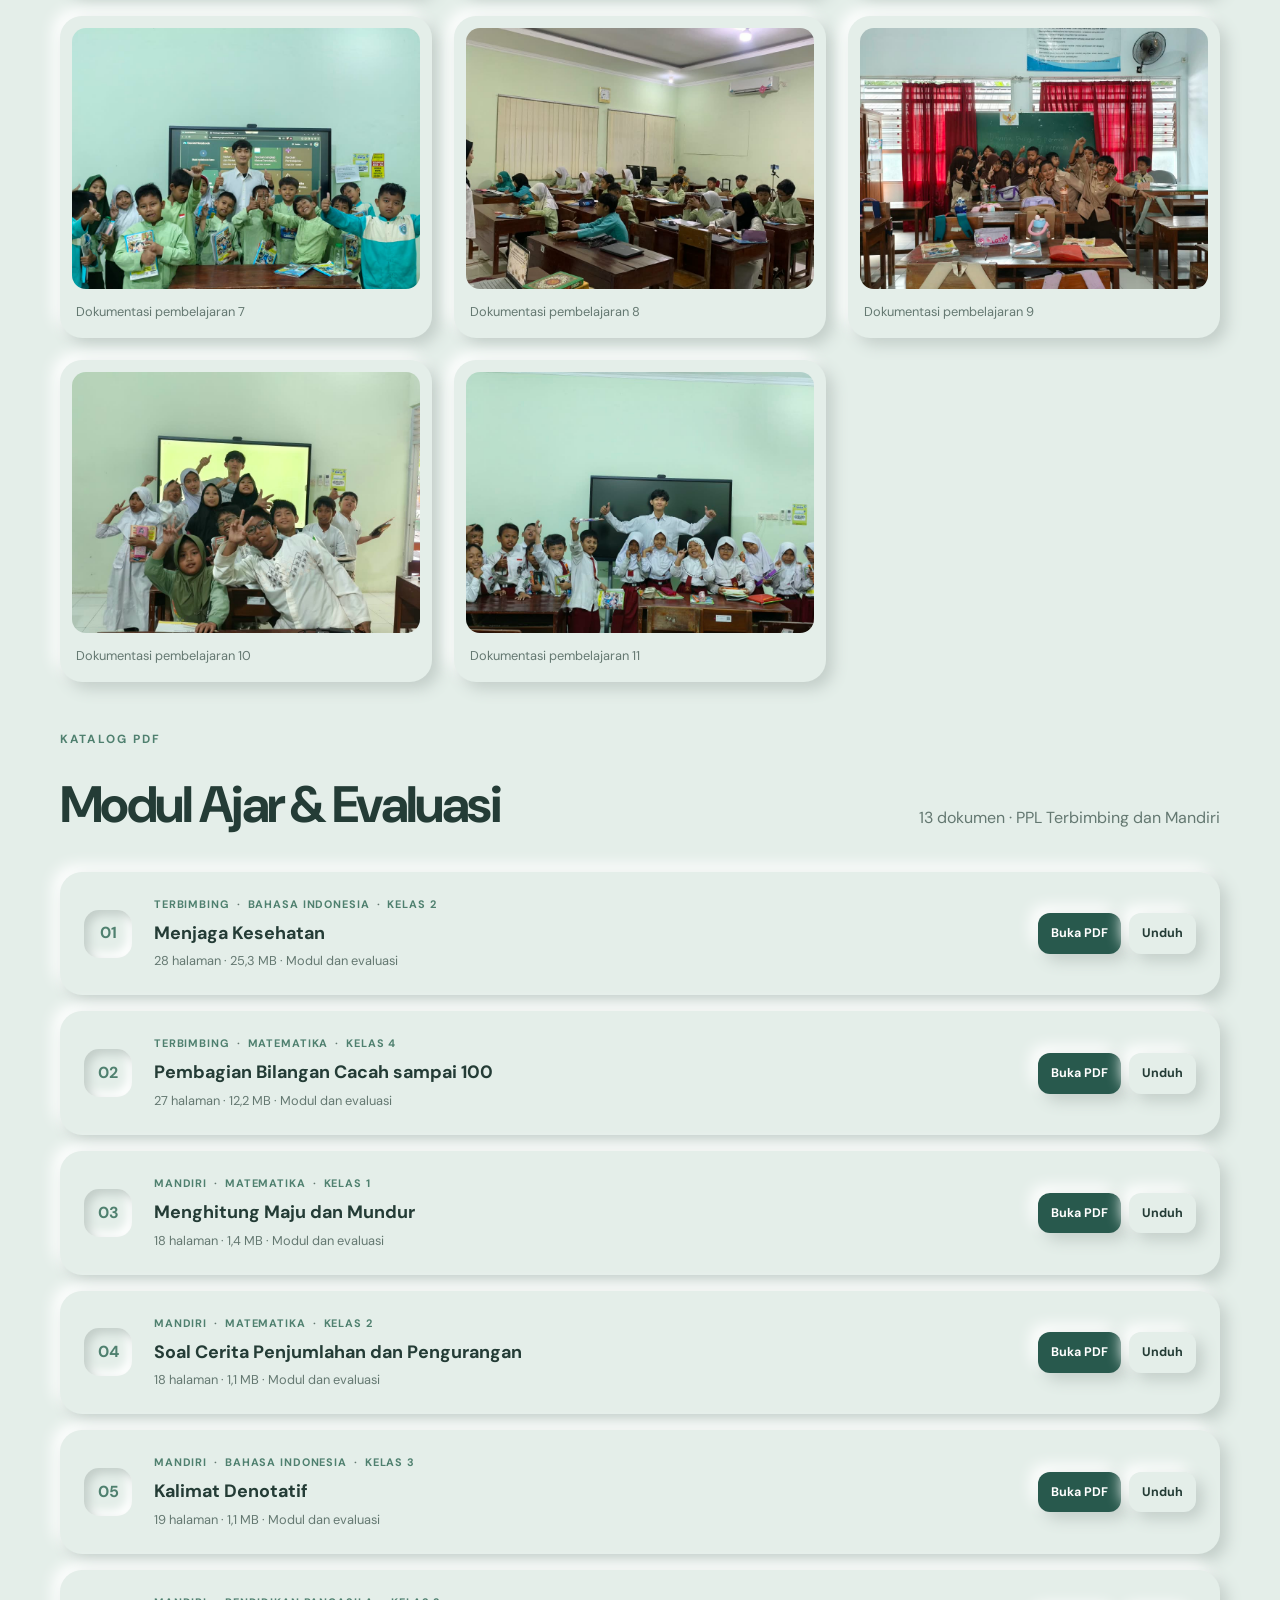
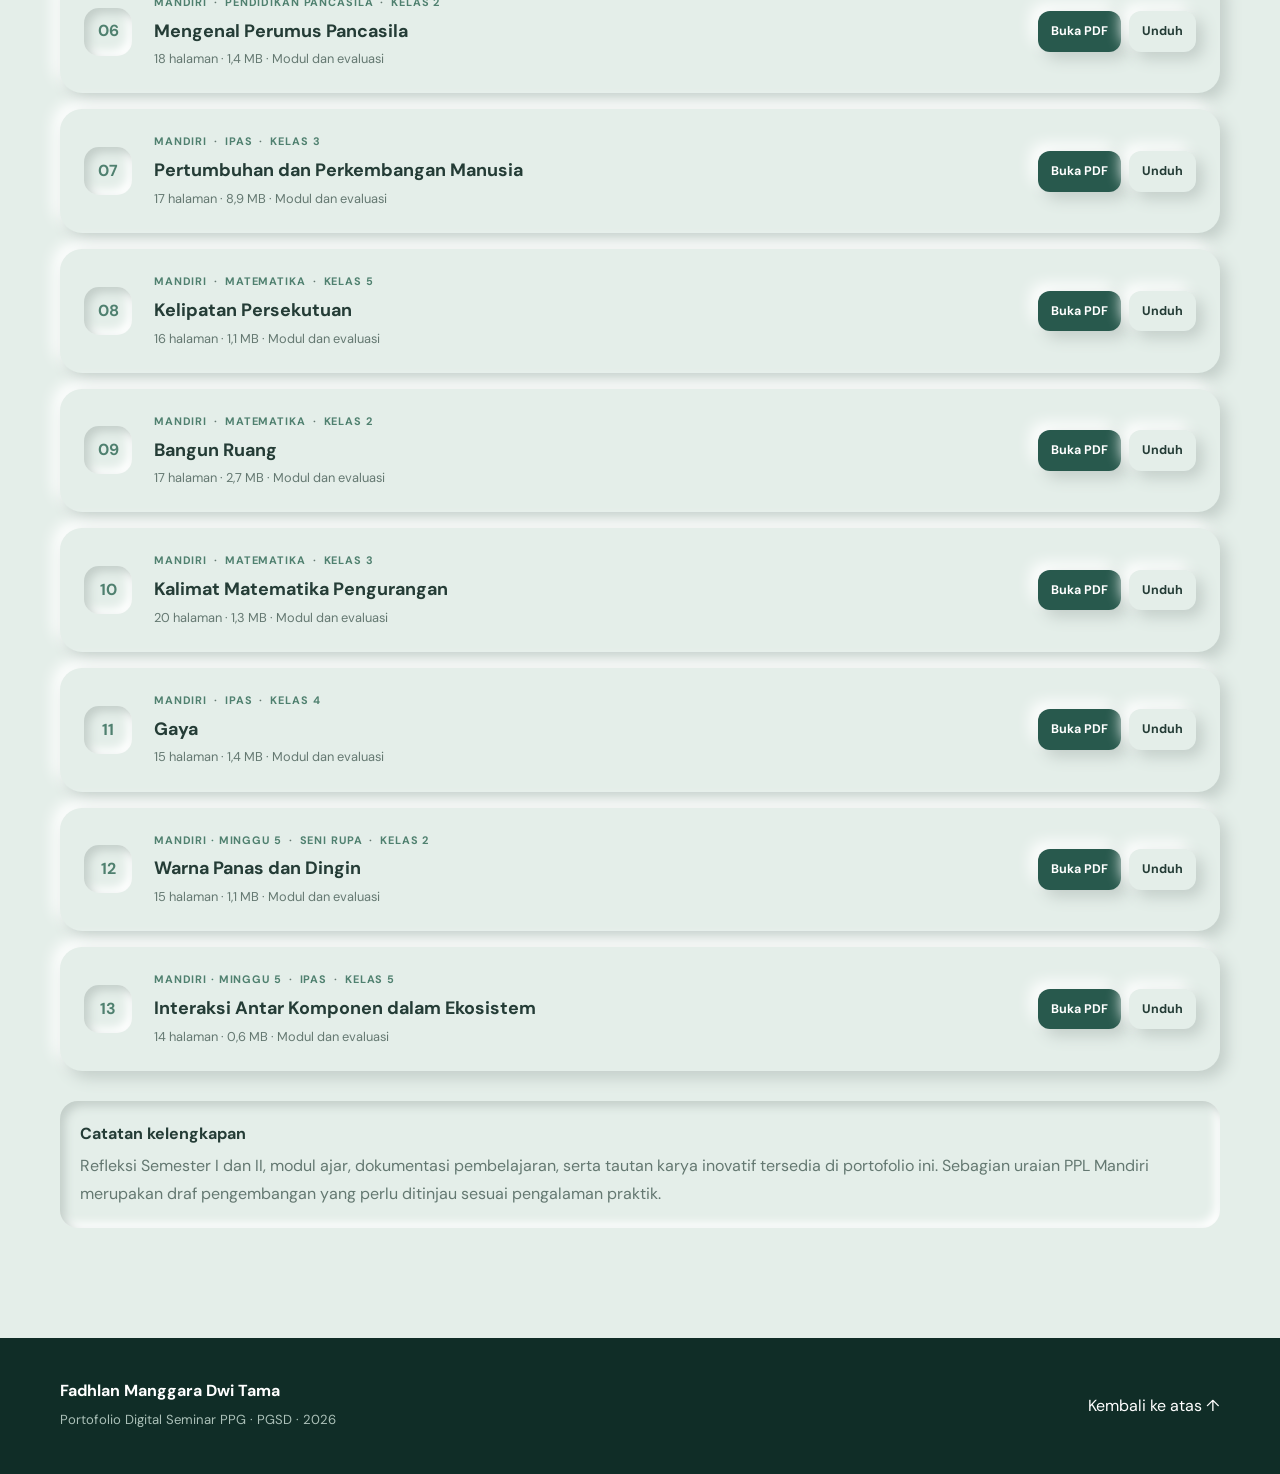
==== commit b5795de4: "Rapikan paragraf seluruh halaman portofolio" ====
--- a/dokumen.html
+++ b/dokumen.html
@@ -1,5 +1,5 @@
 <!doctype html>
-<html lang="id"><head><meta charset="UTF-8"><meta name="viewport" content="width=device-width,initial-scale=1"><meta name="description" content="Dokumen & Dokumentasi — Portofolio Seminar PPG Fadhlan Manggara Dwi Tama"><meta name="theme-color" content="#28594d"><title>Dokumen & Dokumentasi | Portofolio PPG Fadhlan Manggara</title><link rel="icon" type="image/png" href="image/Icon.png"><link rel="preconnect" href="https://fonts.googleapis.com"><link rel="preconnect" href="https://fonts.gstatic.com" crossorigin><link href="https://fonts.googleapis.com/css2?family=DM+Sans:wght@400;500;600;700&display=swap" rel="stylesheet"><link rel="stylesheet" href="styles.css"><link rel="stylesheet" href="updates.css"><link rel="stylesheet" href="neumorphism.css?v=20261024"><link rel="stylesheet" href="pages.css?v=20261024"><script src="site.js?v=20261024" defer></script><script src="documents.js?v=20261024" defer></script><script src="updates.js?v=20261024" defer></script></head><body id="top-page"><a class="skip-link" href="#main">Lewati ke konten utama</a><header class="site-header"><nav class="nav shell" aria-label="Navigasi utama"><a class="brand" href="index.html"><span>FM</span><strong>Portofolio PPG</strong></a><button class="menu-button" type="button" aria-expanded="false" aria-controls="nav-list"><span class="sr-only">Buka menu</span><i></i><i></i><i></i></button><ul id="nav-list" class="nav-list"><li><a href="index.html">Beranda</a></li><li><a href="identifikasi.html">LK 1 · Identifikasi</a></li><li><a href="refleksi.html">LK 2 · Refleksi</a></li><li><a href="refleksi-ppg.html">Refleksi PPG</a></li><li><a href="inovasi.html">Inovasi</a></li><li><a href="dokumen.html">Dokumen</a></li></ul></nav></header><main id="main">      <section class="section evidence" id="dokumen">
+<html lang="id"><head><meta charset="UTF-8"><meta name="viewport" content="width=device-width,initial-scale=1"><meta name="description" content="Dokumen & Dokumentasi — Portofolio Seminar PPG Fadhlan Manggara Dwi Tama"><meta name="theme-color" content="#28594d"><title>Dokumen & Dokumentasi | Portofolio PPG Fadhlan Manggara</title><link rel="icon" type="image/png" href="image/Icon.png"><link rel="preconnect" href="https://fonts.googleapis.com"><link rel="preconnect" href="https://fonts.gstatic.com" crossorigin><link href="https://fonts.googleapis.com/css2?family=DM+Sans:wght@400;500;600;700&display=swap" rel="stylesheet"><link rel="stylesheet" href="styles.css"><link rel="stylesheet" href="updates.css"><link rel="stylesheet" href="neumorphism.css?v=20261024"><link rel="stylesheet" href="pages.css?v=20261024-typography"><script src="site.js?v=20261024" defer></script><script src="documents.js?v=20261024" defer></script><script src="updates.js?v=20261024" defer></script></head><body id="top-page"><a class="skip-link" href="#main">Lewati ke konten utama</a><header class="site-header"><nav class="nav shell" aria-label="Navigasi utama"><a class="brand" href="index.html"><span>FM</span><strong>Portofolio PPG</strong></a><button class="menu-button" type="button" aria-expanded="false" aria-controls="nav-list"><span class="sr-only">Buka menu</span><i></i><i></i><i></i></button><ul id="nav-list" class="nav-list"><li><a href="index.html">Beranda</a></li><li><a href="identifikasi.html">LK 1 · Identifikasi</a></li><li><a href="refleksi.html">LK 2 · Refleksi</a></li><li><a href="refleksi-ppg.html">Refleksi PPG</a></li><li><a href="inovasi.html">Inovasi</a></li><li><a href="dokumen.html">Dokumen</a></li></ul></nav></header><main id="main">      <section class="section evidence" id="dokumen">
         <div class="shell"><nav class="breadcrumb" aria-label="Jejak halaman"><a href="index.html">Beranda</a><span aria-hidden="true">/</span><span>Dokumen & Dokumentasi</span></nav>
           <div class="section-heading reveal">
             <p class="eyebrow">05 · Artefak & bukti dukung</p>
--- a/pages.css
+++ b/pages.css
@@ -2,3 +2,57 @@
 :root .section-heading .page-title{font-family:"DM Sans",system-ui,sans-serif;font-size:clamp(2.5rem,5vw,4.4rem);font-weight:700;line-height:1.08;letter-spacing:-.05em;margin:0}
 :root #refleksi .course-grid{grid-template-columns:1fr;gap:22px}.course-heading{margin:0}.lk2-intro{padding:28px;border-radius:24px;box-shadow:var(--inset);margin:0 0 32px;max-width:100%}.lk2-intro h2{font-size:1.2rem;letter-spacing:-.02em;margin:0 0 12px}.lk2-intro p{max-width:85ch;color:var(--muted);font-size:.94rem}.lk2-intro .lk2-author{font-size:.8rem}.lk2-intro>a{font-size:.85rem;font-weight:700}.lk2-part{padding:20px 0 0;margin:0}.lk2-part>h3{margin:0 0 16px;font-size:1.15rem;letter-spacing:-.02em}.lk2-part .four-c{gap:18px}.lk2-part .four-c>div{padding:22px}.lk2-part h4{margin:0 0 12px;font-size:.95rem;color:var(--forest)}.lk2-part .four-c p{font-size:.95rem;line-height:1.85}.artifact-analysis{display:grid;grid-template-columns:1fr 1fr;gap:20px}.artifact-review{padding:24px;border-radius:20px;box-shadow:var(--inset)}.artifact-review dl{margin:0}.artifact-review dl>div{margin:16px 0}.artifact-review dt{font-weight:700;color:var(--forest);font-size:.85rem;margin-bottom:5px}.artifact-review dd{margin:0;color:var(--muted);font-size:.91rem;line-height:1.8}.artifact-actions{display:flex;gap:18px;align-items:center;flex-wrap:wrap;margin-top:20px}.artifact-actions a{font-size:.82rem}.practice-link{padding:25px;margin-top:25px;border-left:4px solid var(--leaf);background:#dce9e1;border-radius:0 18px 18px 0}.practice-link p{font-size:.95rem;line-height:1.85;margin:0}.course-body{padding-bottom:30px}.course-body>.artifact-block{font-size:.94rem;line-height:1.85}@media(max-width:700px){.artifact-analysis,.lk2-part .four-c{grid-template-columns:1fr}.lk2-intro{padding:22px}.artifact-review{padding:20px}.course-summary{padding:20px;gap:12px}.course-body{padding-left:16px;padding-right:16px}.practice-link{padding:20px}}
 .source-analysis{margin:24px 0;padding:20px;border:1px solid #b5cbbd;border-radius:18px}.source-analysis summary{cursor:pointer;font-size:.9rem;font-weight:700;color:var(--forest)}.source-analysis>div{margin-top:20px}.source-analysis p{font-size:.94rem;line-height:1.9}.source-download{margin:25px 0}.draft-note{margin-top:18px;padding:20px;border-radius:16px;background:#f6ecdc;color:#644720;border-left:4px solid #b7853e}.draft-note p{margin:8px 0 0;font-size:.9rem;line-height:1.8}.draft-note strong{font-size:.9rem}
+.lk3-priorities{list-style:none;counter-reset:career;margin:0;padding:0;display:grid;gap:24px;max-width:84ch}.lk3-priorities li{counter-increment:career;padding:26px;border-radius:22px;box-shadow:var(--inset)}.lk3-priorities h3{font-size:1.15rem;line-height:1.5;letter-spacing:-.02em;margin:0 0 15px}.lk3-priorities h3:before{content:counter(career,decimal-leading-zero) " · ";color:var(--leaf)}.lk3-priorities p{margin:0;font-size:1rem;line-height:1.9}.lk-related{display:inline-block;margin-top:8px;font-weight:700;font-size:.88rem}@media(max-width:560px){.lk3-priorities li{padding:20px}.lk3-priorities p{font-size:.95rem}}@media print{.lk3-priorities li{box-shadow:none;padding:8px 0}.lk3-priorities h3{font-size:12pt}.lk3-priorities p{font-size:10pt;line-height:1.6}.lk-related{display:none}}
+
+/* Shared reading rhythm: justify long prose only where the column has room. */
+@media screen {
+  .lk-page > .shell,
+  .reflections > .shell { max-width: 1000px; }
+
+  .lk-answer .answer-prose,
+  .lk-answer .lk3-priorities { max-width: none; }
+
+  main :is(p, dd) { overflow-wrap: break-word; }
+
+  main :is(.lead, .page-lead, .section-heading > p:not(.eyebrow),
+    .lk2-intro p:not(.lk2-author), .innovation-copy > p,
+    .evidence-card > p, .completion-note p, .home-card p) {
+    line-height: 1.75;
+    text-wrap: pretty;
+  }
+
+  main :is(.answer-prose p, .lk3-priorities p, .four-c p,
+    .artifact-review dd, .practice-link p, .source-analysis p) {
+    line-height: 1.8;
+    text-align: start;
+    word-break: normal;
+    hyphens: none;
+  }
+
+  .answer-prose p { margin: 0 0 1.15em; }
+  .answer-prose p:last-child { margin-bottom: 0; }
+  main .lk2-part .four-c p { line-height: 1.8; }
+}
+
+@media screen and (min-width: 701px) {
+  main :is(.answer-prose p, .lk3-priorities p, .practice-link p, .source-analysis p) {
+    text-align: justify;
+    text-align-last: start;
+    text-justify: inter-word;
+  }
+}
+
+@media screen and (min-width: 1000px) {
+  main :is(.lk2-part .four-c p, .artifact-review dd) {
+    text-align: justify;
+    text-align-last: start;
+    text-justify: inter-word;
+  }
+}
+
+@media print {
+  .answer-prose p, .lk3-priorities p {
+    text-align: justify;
+    text-align-last: start;
+  }
+}
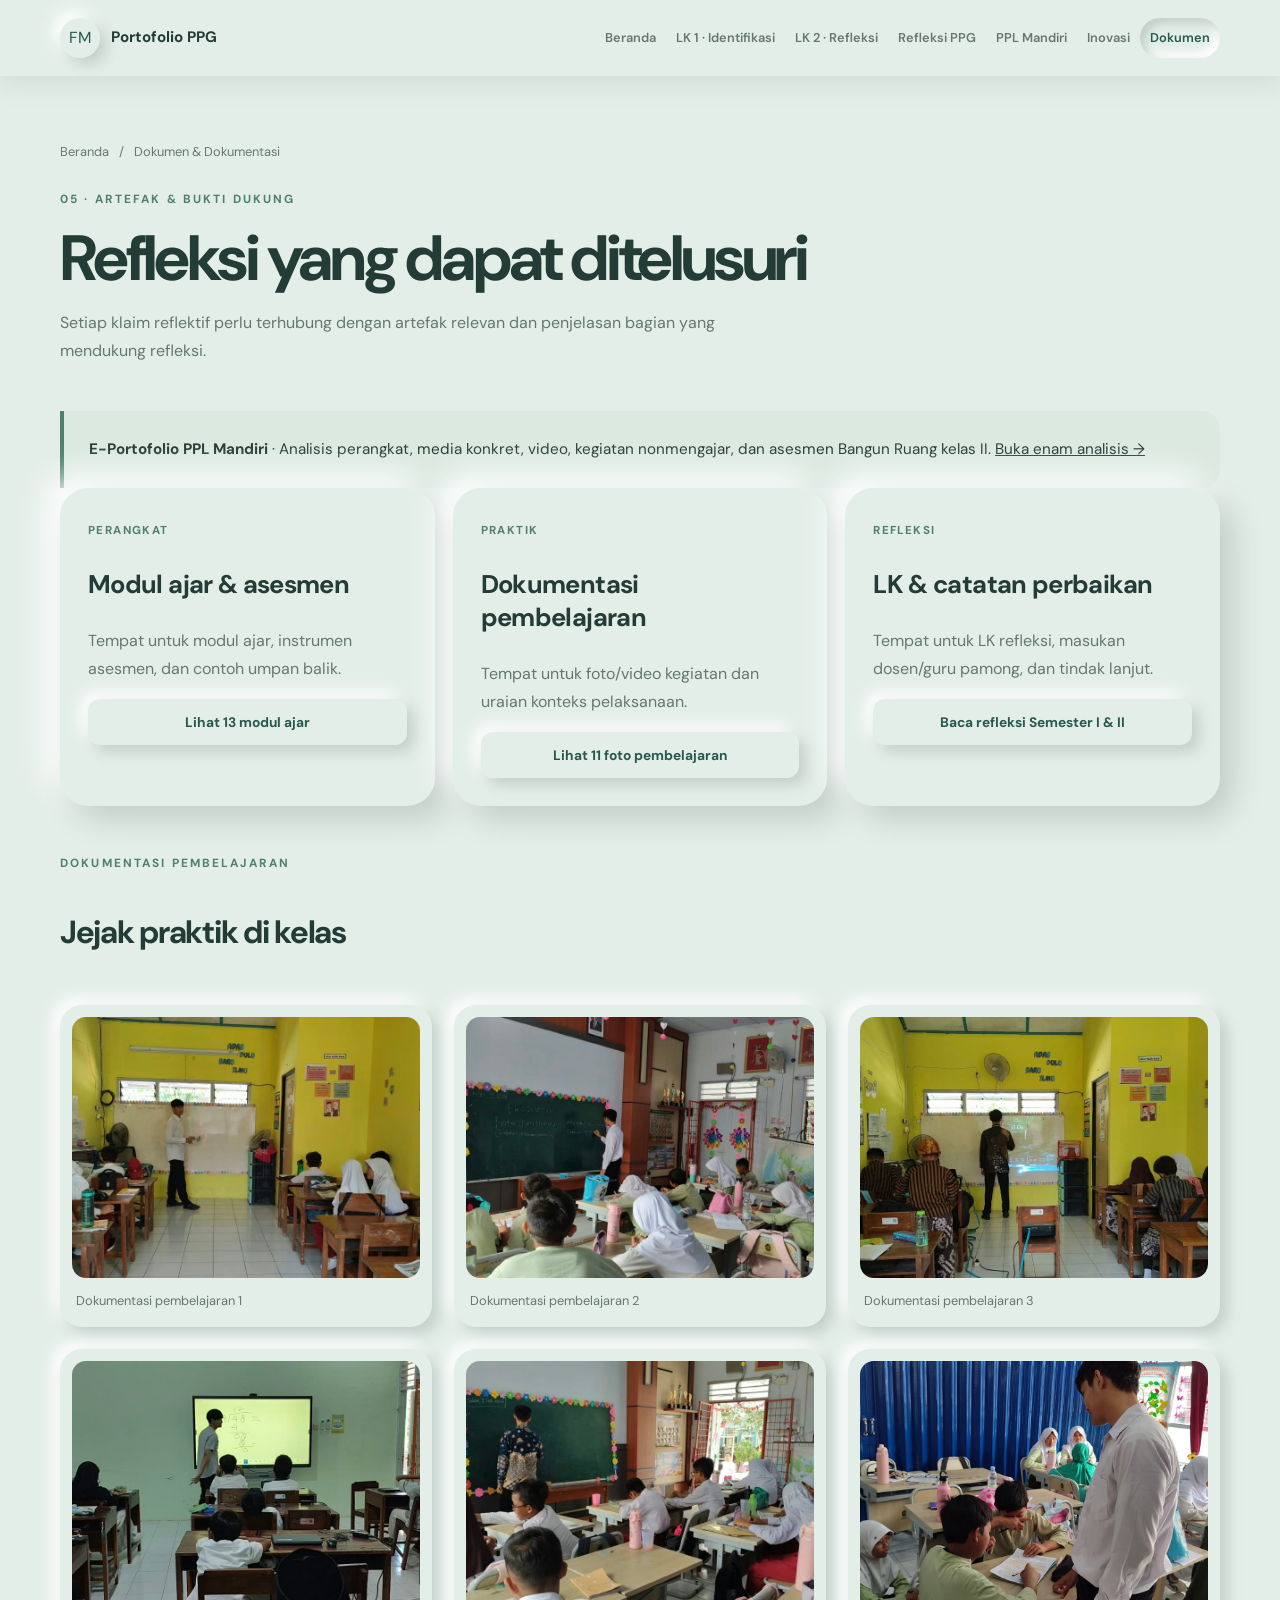
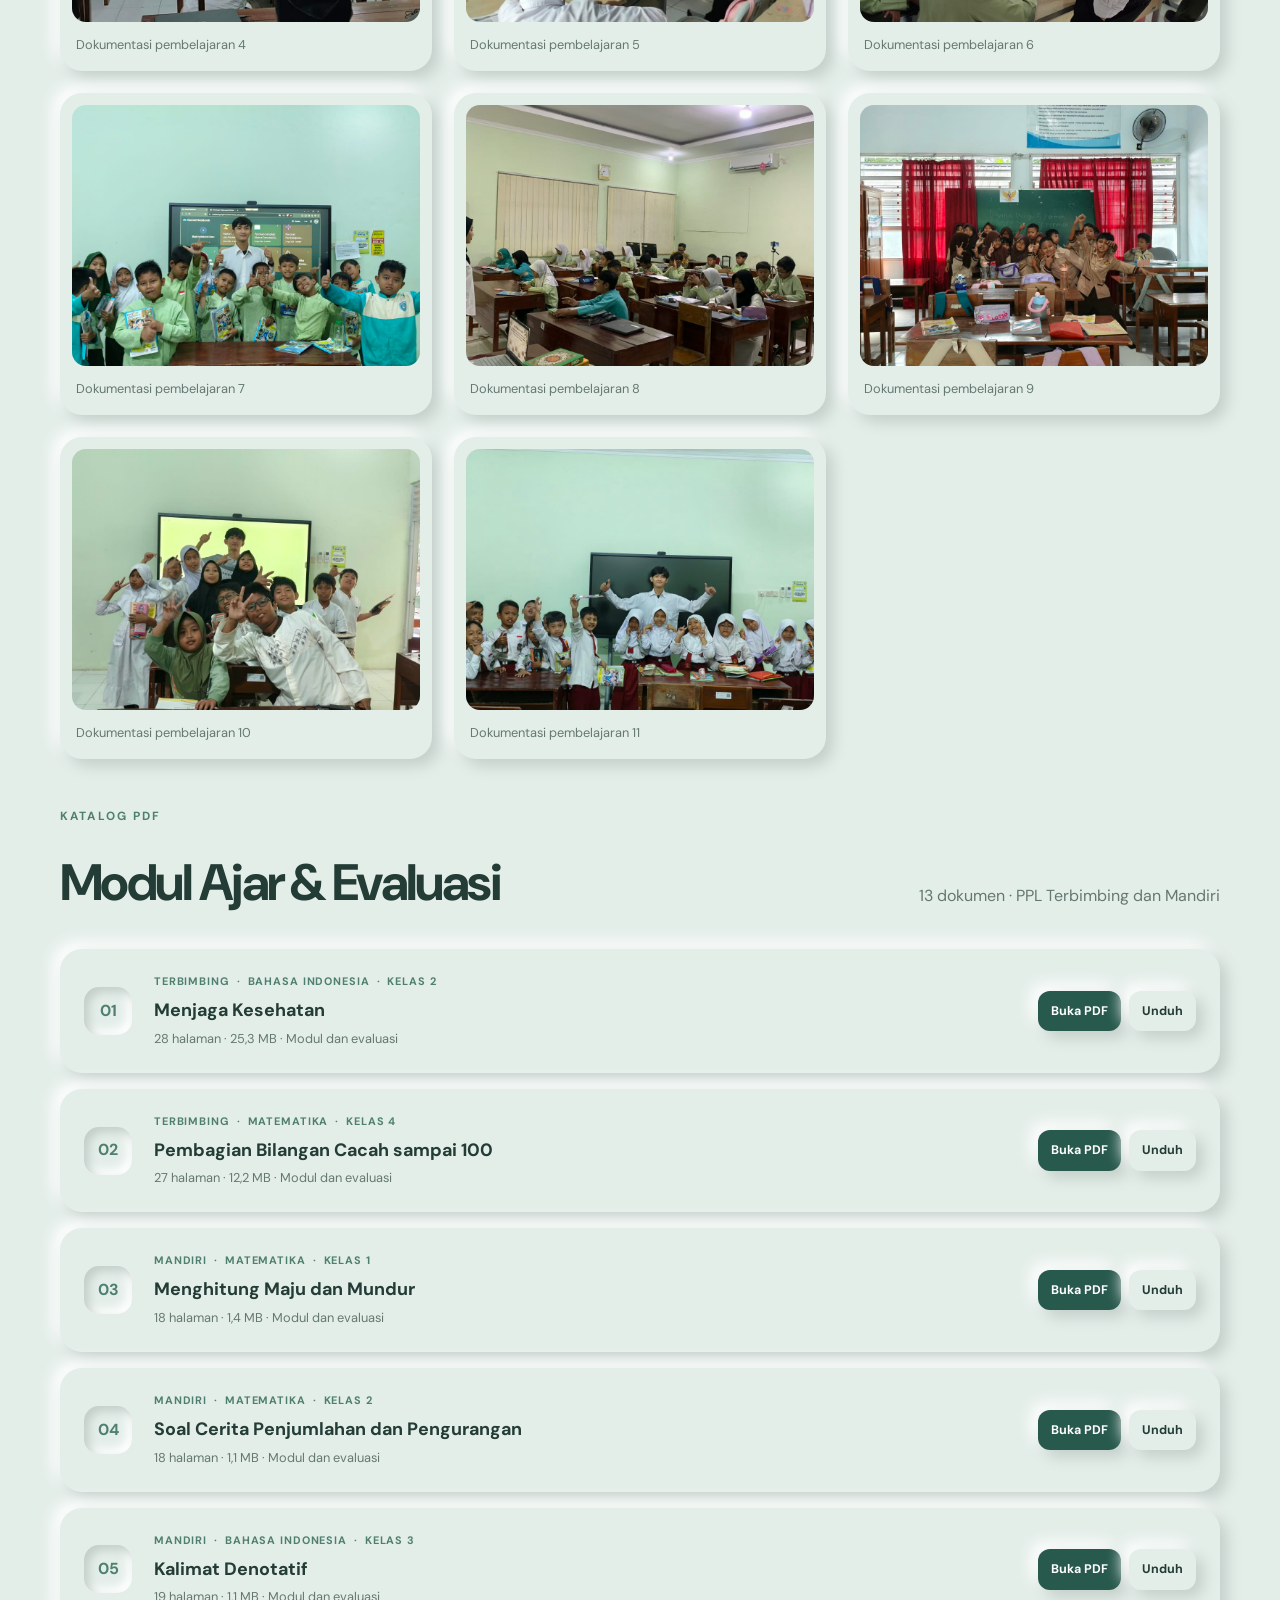
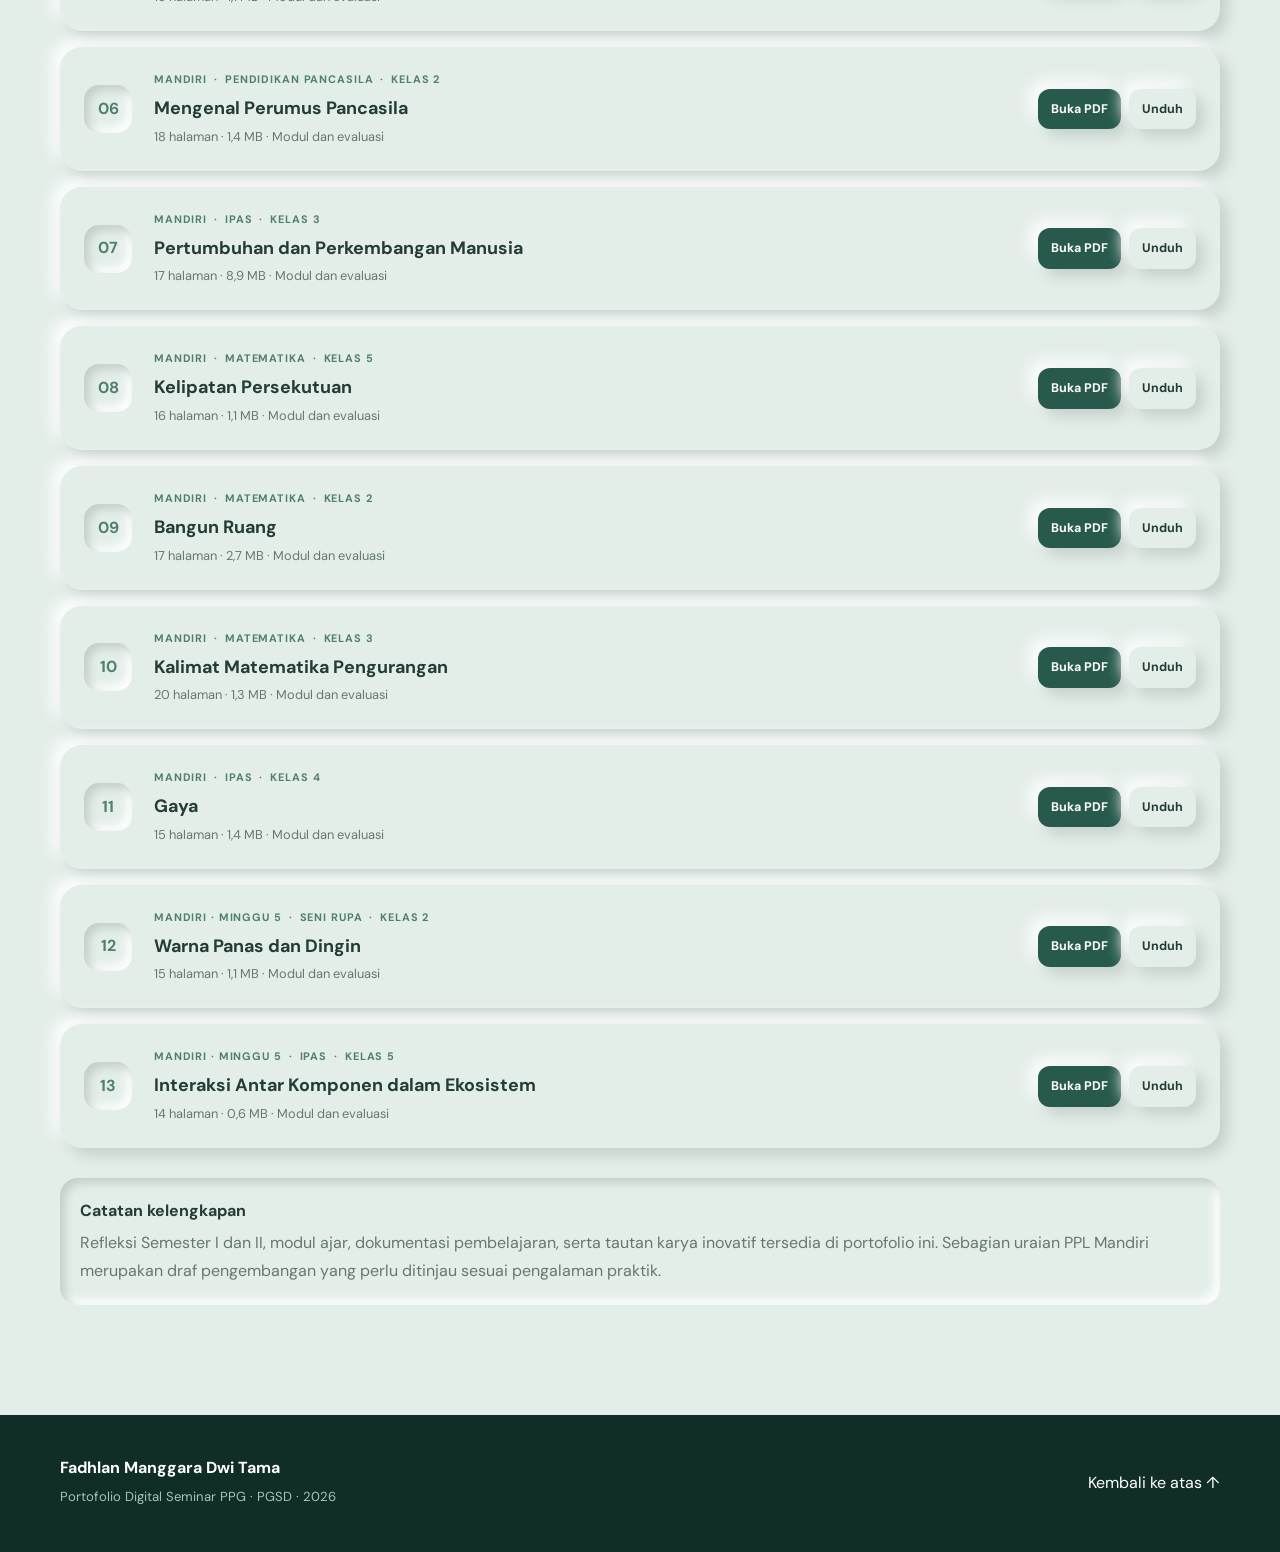
==== commit d5fa07ad: "Update LK4 dan E-Portofolio PPL Mandiri" ====
--- a/dokumen.html
+++ b/dokumen.html
@@ -1,5 +1,5 @@
 <!doctype html>
-<html lang="id"><head><meta charset="UTF-8"><meta name="viewport" content="width=device-width,initial-scale=1"><meta name="description" content="Dokumen & Dokumentasi — Portofolio Seminar PPG Fadhlan Manggara Dwi Tama"><meta name="theme-color" content="#28594d"><title>Dokumen & Dokumentasi | Portofolio PPG Fadhlan Manggara</title><link rel="icon" type="image/png" href="image/Icon.png"><link rel="preconnect" href="https://fonts.googleapis.com"><link rel="preconnect" href="https://fonts.gstatic.com" crossorigin><link href="https://fonts.googleapis.com/css2?family=DM+Sans:wght@400;500;600;700&display=swap" rel="stylesheet"><link rel="stylesheet" href="styles.css"><link rel="stylesheet" href="updates.css"><link rel="stylesheet" href="neumorphism.css?v=20261024"><link rel="stylesheet" href="pages.css?v=20261024-typography"><script src="site.js?v=20261024" defer></script><script src="documents.js?v=20261024" defer></script><script src="updates.js?v=20261024" defer></script></head><body id="top-page"><a class="skip-link" href="#main">Lewati ke konten utama</a><header class="site-header"><nav class="nav shell" aria-label="Navigasi utama"><a class="brand" href="index.html"><span>FM</span><strong>Portofolio PPG</strong></a><button class="menu-button" type="button" aria-expanded="false" aria-controls="nav-list"><span class="sr-only">Buka menu</span><i></i><i></i><i></i></button><ul id="nav-list" class="nav-list"><li><a href="index.html">Beranda</a></li><li><a href="identifikasi.html">LK 1 · Identifikasi</a></li><li><a href="refleksi.html">LK 2 · Refleksi</a></li><li><a href="refleksi-ppg.html">Refleksi PPG</a></li><li><a href="inovasi.html">Inovasi</a></li><li><a href="dokumen.html">Dokumen</a></li></ul></nav></header><main id="main">      <section class="section evidence" id="dokumen">
+<html lang="id"><head><meta charset="UTF-8"><meta name="viewport" content="width=device-width,initial-scale=1"><meta name="description" content="Dokumen & Dokumentasi — Portofolio Seminar PPG Fadhlan Manggara Dwi Tama"><meta name="theme-color" content="#28594d"><title>Dokumen & Dokumentasi | Portofolio PPG Fadhlan Manggara</title><link rel="icon" type="image/png" href="image/Icon.png"><link rel="preconnect" href="https://fonts.googleapis.com"><link rel="preconnect" href="https://fonts.gstatic.com" crossorigin><link href="https://fonts.googleapis.com/css2?family=DM+Sans:wght@400;500;600;700&display=swap" rel="stylesheet"><link rel="stylesheet" href="styles.css"><link rel="stylesheet" href="updates.css"><link rel="stylesheet" href="neumorphism.css?v=20261024"><link rel="stylesheet" href="pages.css?v=20261024-typography"><script src="site.js?v=20261024" defer></script><script src="documents.js?v=20261024" defer></script><script src="updates.js?v=20261024" defer></script></head><body id="top-page"><a class="skip-link" href="#main">Lewati ke konten utama</a><header class="site-header"><nav class="nav shell" aria-label="Navigasi utama"><a class="brand" href="index.html"><span>FM</span><strong>Portofolio PPG</strong></a><button class="menu-button" type="button" aria-expanded="false" aria-controls="nav-list"><span class="sr-only">Buka menu</span><i></i><i></i><i></i></button><ul id="nav-list" class="nav-list"><li><a href="index.html">Beranda</a></li><li><a href="identifikasi.html">LK 1 · Identifikasi</a></li><li><a href="refleksi.html">LK 2 · Refleksi</a></li><li><a href="refleksi-ppg.html">Refleksi PPG</a></li><li><a href="ppl-mandiri.html">PPL Mandiri</a></li><li><a href="inovasi.html">Inovasi</a></li><li><a href="dokumen.html">Dokumen</a></li></ul></nav></header><main id="main">      <section class="section evidence" id="dokumen">
         <div class="shell"><nav class="breadcrumb" aria-label="Jejak halaman"><a href="index.html">Beranda</a><span aria-hidden="true">/</span><span>Dokumen & Dokumentasi</span></nav>
           <div class="section-heading reveal">
             <p class="eyebrow">05 · Artefak & bukti dukung</p>
@@ -9,6 +9,7 @@
               penjelasan bagian yang mendukung refleksi.
             </p>
           </div>
+          <div class="practice-link ppl-document-link"><p><strong>E-Portofolio PPL Mandiri</strong> · Analisis perangkat, media konkret, video, kegiatan nonmengajar, dan asesmen Bangun Ruang kelas II. <a href="ppl-mandiri.html">Buka enam analisis →</a></p></div>
           <div class="evidence-grid">
             <article class="evidence-card reveal">
               <span>Perangkat</span>
--- a/pages.css
+++ b/pages.css
@@ -56,3 +56,6 @@
     text-align-last: start;
   }
 }
+
+/* Seven-item portfolio navigation */
+@media(min-width:861px) and (max-width:1090px){.nav{gap:12px}.brand{flex-shrink:0}.brand strong{font-size:.85rem}.nav-list a{padding:9px 7px;font-size:.75rem}}
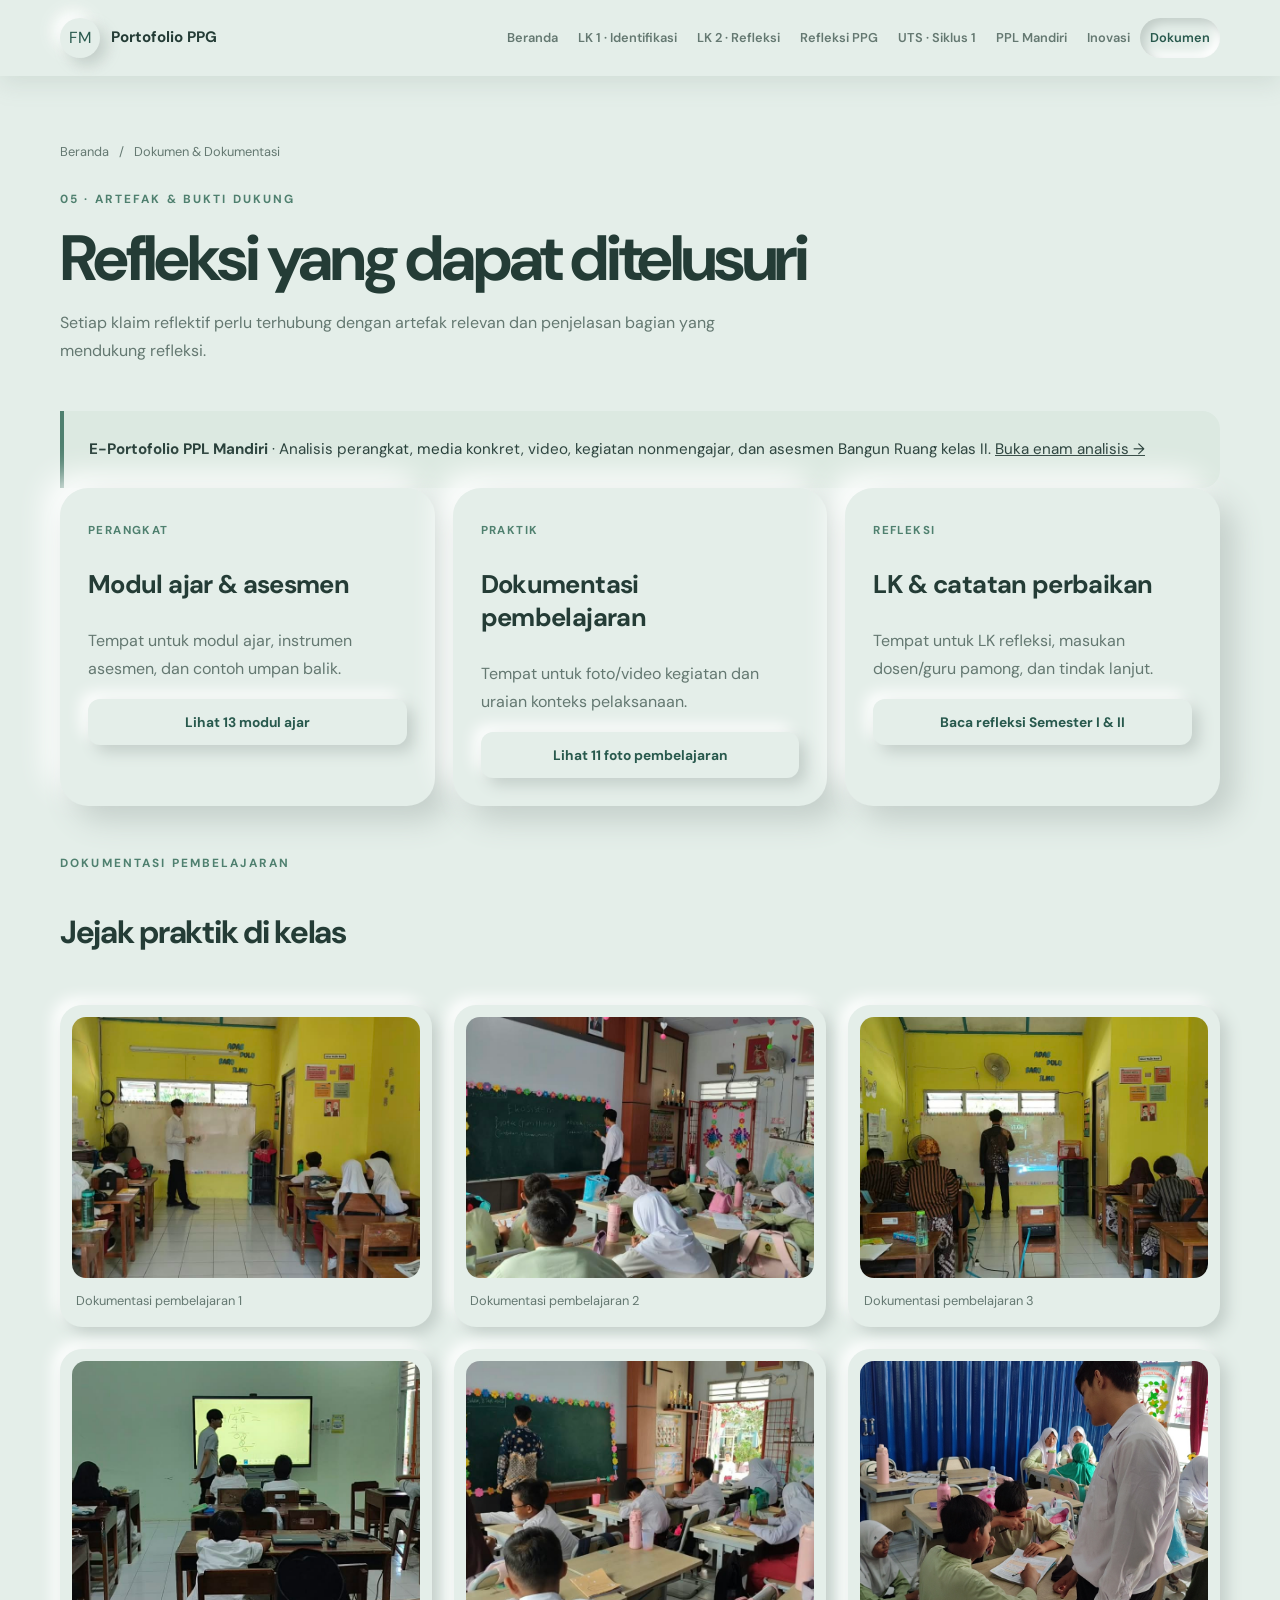
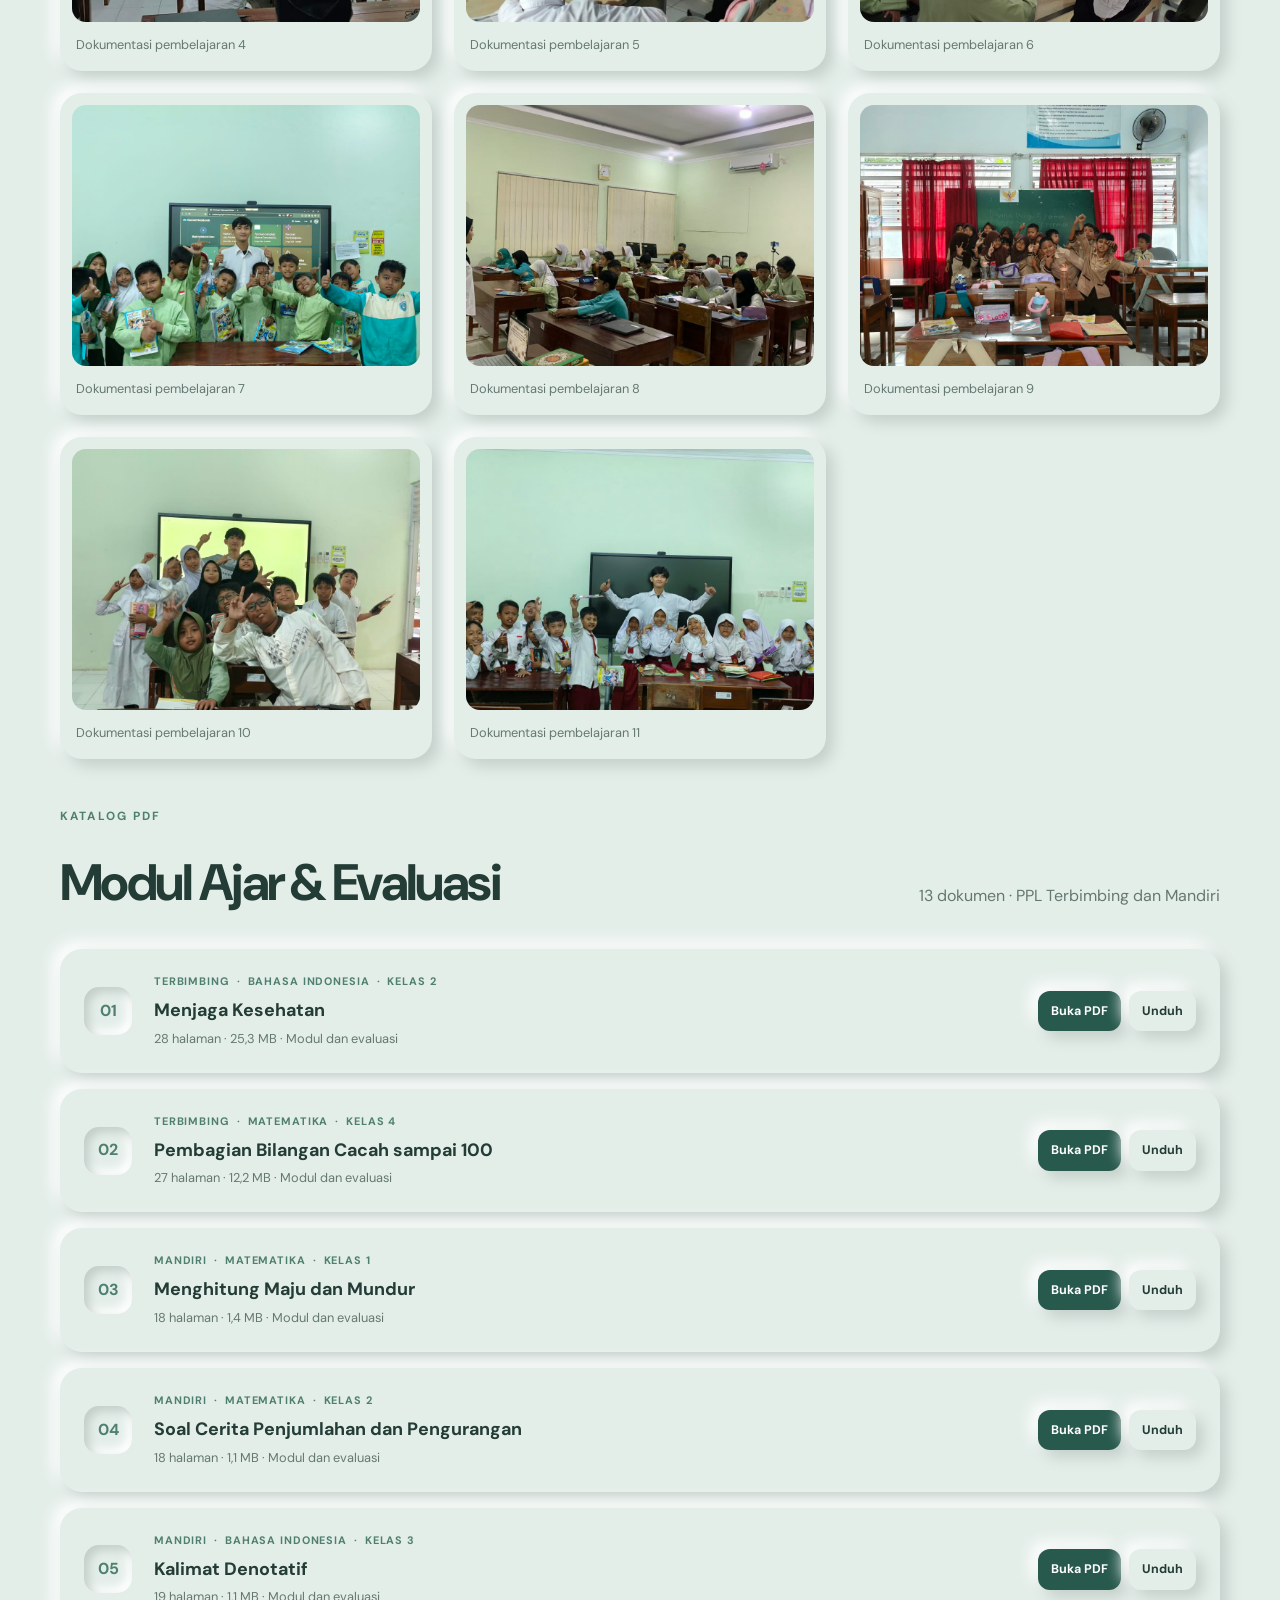
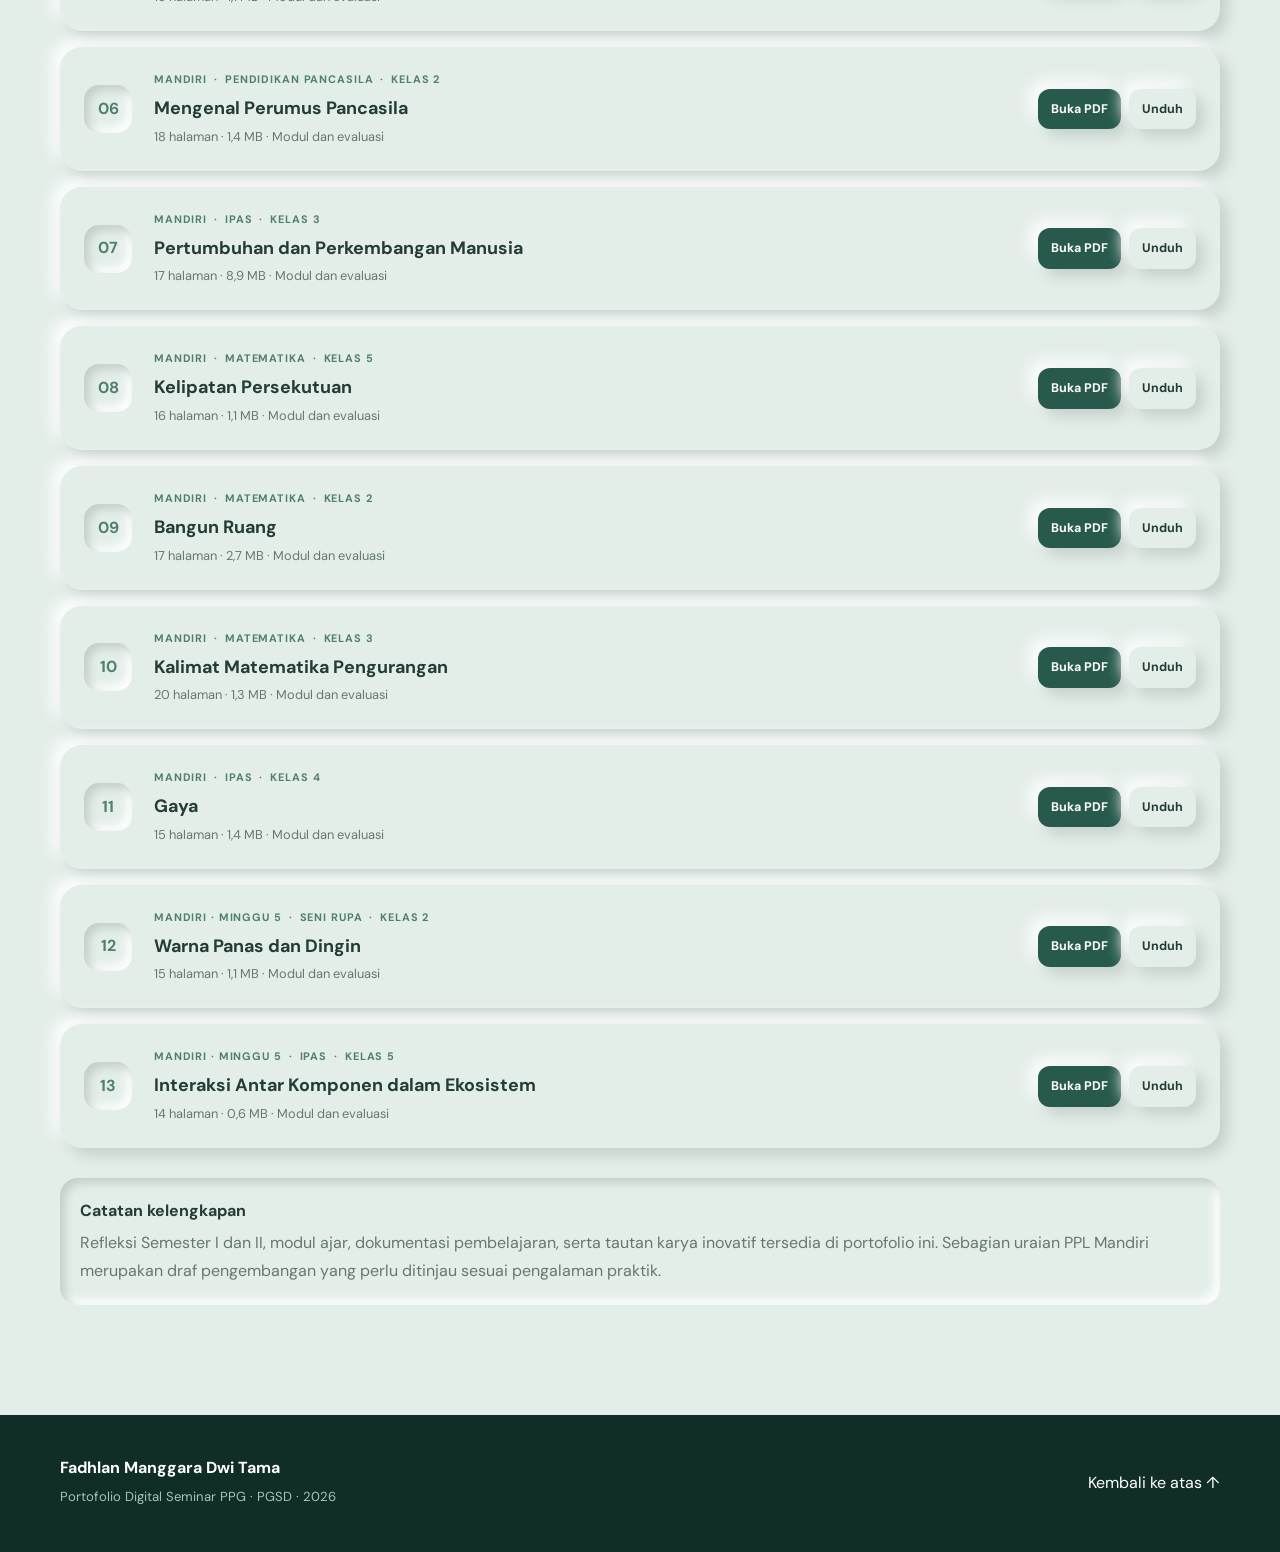
==== commit 76b75b6c: "feat: add UTS navigation and homepage button" ====
--- a/dokumen.html
+++ b/dokumen.html
@@ -1,5 +1,5 @@
 <!doctype html>
-<html lang="id"><head><meta charset="UTF-8"><meta name="viewport" content="width=device-width,initial-scale=1"><meta name="description" content="Dokumen & Dokumentasi — Portofolio Seminar PPG Fadhlan Manggara Dwi Tama"><meta name="theme-color" content="#28594d"><title>Dokumen & Dokumentasi | Portofolio PPG Fadhlan Manggara</title><link rel="icon" type="image/png" href="image/Icon.png"><link rel="preconnect" href="https://fonts.googleapis.com"><link rel="preconnect" href="https://fonts.gstatic.com" crossorigin><link href="https://fonts.googleapis.com/css2?family=DM+Sans:wght@400;500;600;700&display=swap" rel="stylesheet"><link rel="stylesheet" href="styles.css"><link rel="stylesheet" href="updates.css"><link rel="stylesheet" href="neumorphism.css?v=20261024"><link rel="stylesheet" href="pages.css?v=20261024-typography"><script src="site.js?v=20261024" defer></script><script src="documents.js?v=20261024" defer></script><script src="updates.js?v=20261024" defer></script></head><body id="top-page"><a class="skip-link" href="#main">Lewati ke konten utama</a><header class="site-header"><nav class="nav shell" aria-label="Navigasi utama"><a class="brand" href="index.html"><span>FM</span><strong>Portofolio PPG</strong></a><button class="menu-button" type="button" aria-expanded="false" aria-controls="nav-list"><span class="sr-only">Buka menu</span><i></i><i></i><i></i></button><ul id="nav-list" class="nav-list"><li><a href="index.html">Beranda</a></li><li><a href="identifikasi.html">LK 1 · Identifikasi</a></li><li><a href="refleksi.html">LK 2 · Refleksi</a></li><li><a href="refleksi-ppg.html">Refleksi PPG</a></li><li><a href="ppl-mandiri.html">PPL Mandiri</a></li><li><a href="inovasi.html">Inovasi</a></li><li><a href="dokumen.html">Dokumen</a></li></ul></nav></header><main id="main">      <section class="section evidence" id="dokumen">
+<html lang="id"><head><meta charset="UTF-8"><meta name="viewport" content="width=device-width,initial-scale=1"><meta name="description" content="Dokumen & Dokumentasi — Portofolio Seminar PPG Fadhlan Manggara Dwi Tama"><meta name="theme-color" content="#28594d"><title>Dokumen & Dokumentasi | Portofolio PPG Fadhlan Manggara</title><link rel="icon" type="image/png" href="image/Icon.png"><link rel="preconnect" href="https://fonts.googleapis.com"><link rel="preconnect" href="https://fonts.gstatic.com" crossorigin><link href="https://fonts.googleapis.com/css2?family=DM+Sans:wght@400;500;600;700&display=swap" rel="stylesheet"><link rel="stylesheet" href="styles.css"><link rel="stylesheet" href="updates.css"><link rel="stylesheet" href="neumorphism.css?v=20261024"><link rel="stylesheet" href="pages.css?v=20261028-uts-nav"><script src="site.js?v=20261024" defer></script><script src="documents.js?v=20261024" defer></script><script src="updates.js?v=20261024" defer></script></head><body id="top-page"><a class="skip-link" href="#main">Lewati ke konten utama</a><header class="site-header"><nav class="nav shell" aria-label="Navigasi utama"><a class="brand" href="index.html"><span>FM</span><strong>Portofolio PPG</strong></a><button class="menu-button" type="button" aria-expanded="false" aria-controls="nav-list"><span class="sr-only">Buka menu</span><i></i><i></i><i></i></button><ul id="nav-list" class="nav-list"><li><a href="index.html">Beranda</a></li><li><a href="identifikasi.html">LK 1 · Identifikasi</a></li><li><a href="refleksi.html">LK 2 · Refleksi</a></li><li><a href="refleksi-ppg.html">Refleksi PPG</a></li><li><a href="uts-siklus1.html">UTS · Siklus 1</a></li><li><a href="ppl-mandiri.html">PPL Mandiri</a></li><li><a href="inovasi.html">Inovasi</a></li><li><a href="dokumen.html">Dokumen</a></li></ul></nav></header><main id="main">      <section class="section evidence" id="dokumen">
         <div class="shell"><nav class="breadcrumb" aria-label="Jejak halaman"><a href="index.html">Beranda</a><span aria-hidden="true">/</span><span>Dokumen & Dokumentasi</span></nav>
           <div class="section-heading reveal">
             <p class="eyebrow">05 · Artefak & bukti dukung</p>
--- a/pages.css
+++ b/pages.css
@@ -59,3 +59,6 @@
 
 /* Seven-item portfolio navigation */
 @media(min-width:861px) and (max-width:1090px){.nav{gap:12px}.brand{flex-shrink:0}.brand strong{font-size:.85rem}.nav-list a{padding:9px 7px;font-size:.75rem}}
+
+/* Keep all eight navigation links accessible on narrow desktop screens. */
+@media(min-width:861px) and (max-width:1100px){.nav-list{position:absolute;top:76px;left:0;right:0;background:var(--paper);padding:18px 20px;display:none;flex-direction:column;border-bottom:1px solid var(--line)}.nav-list.open{display:flex}.menu-button{display:block}}
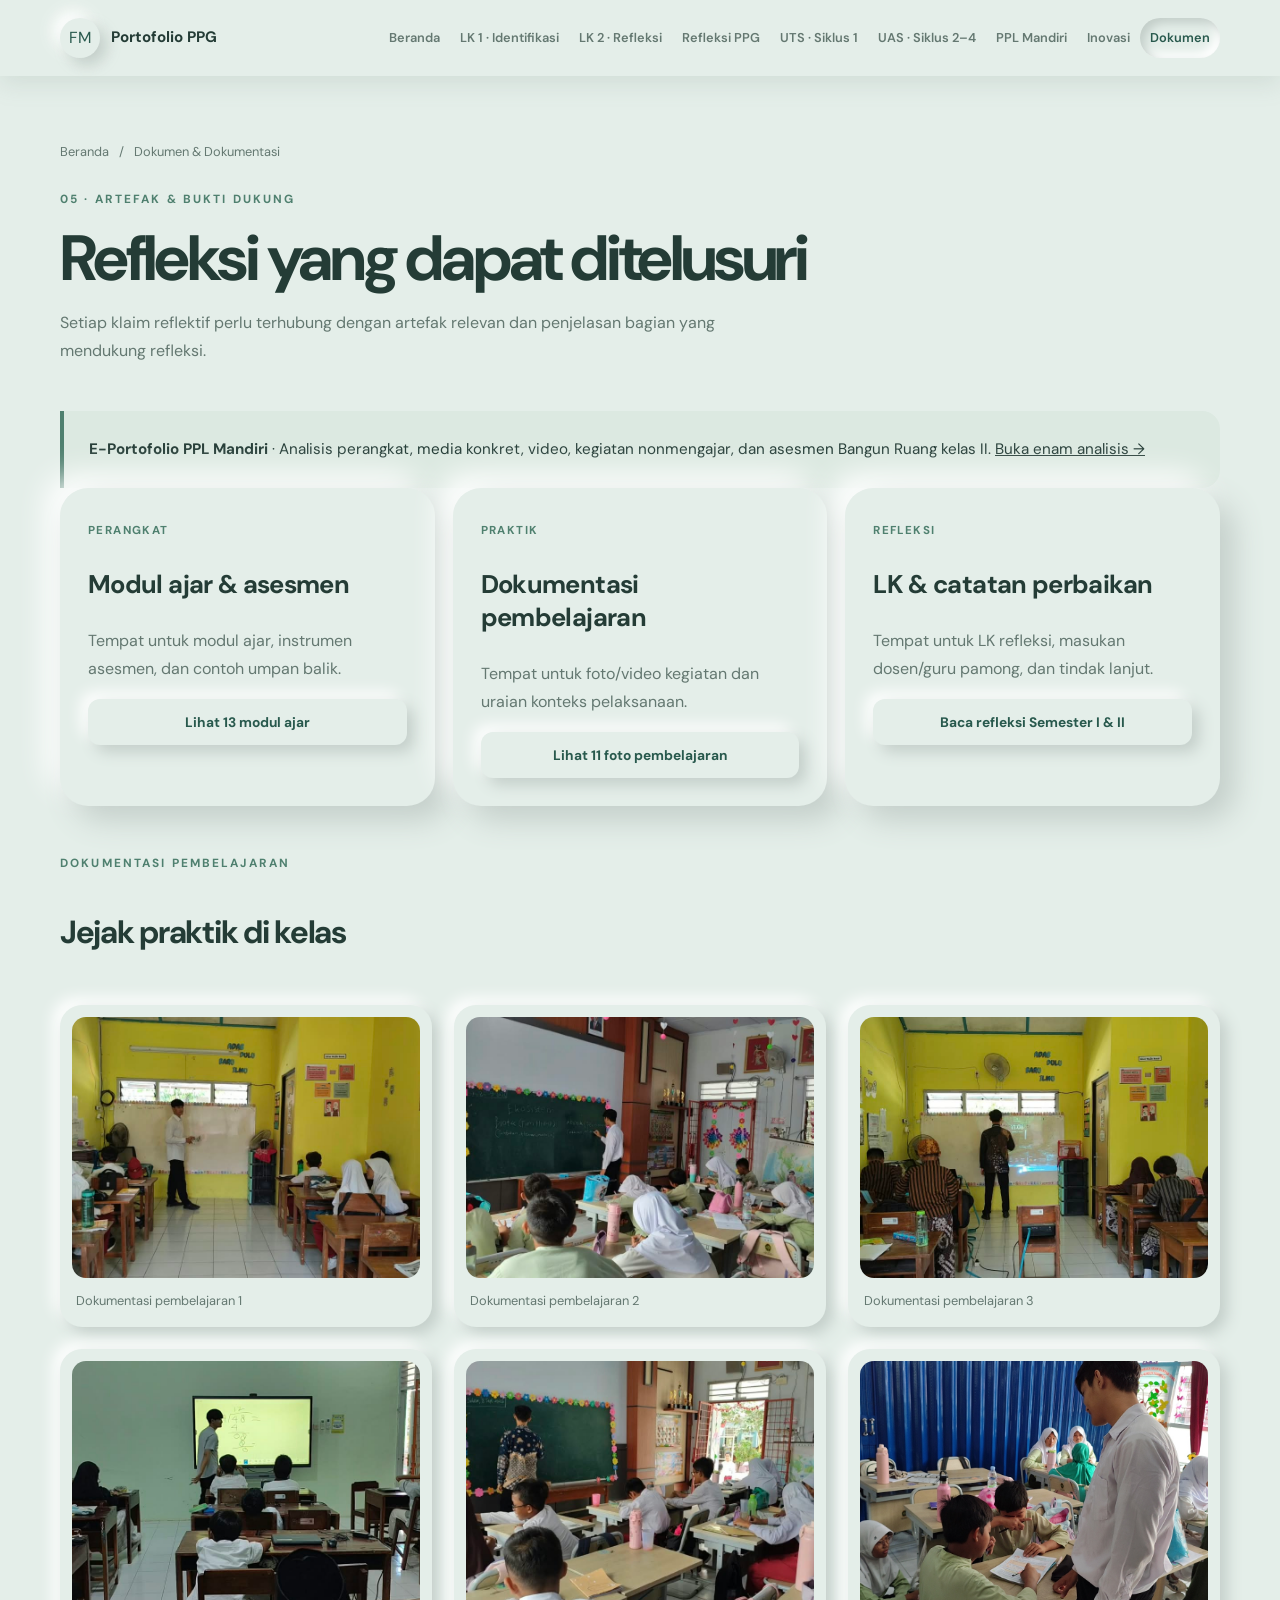
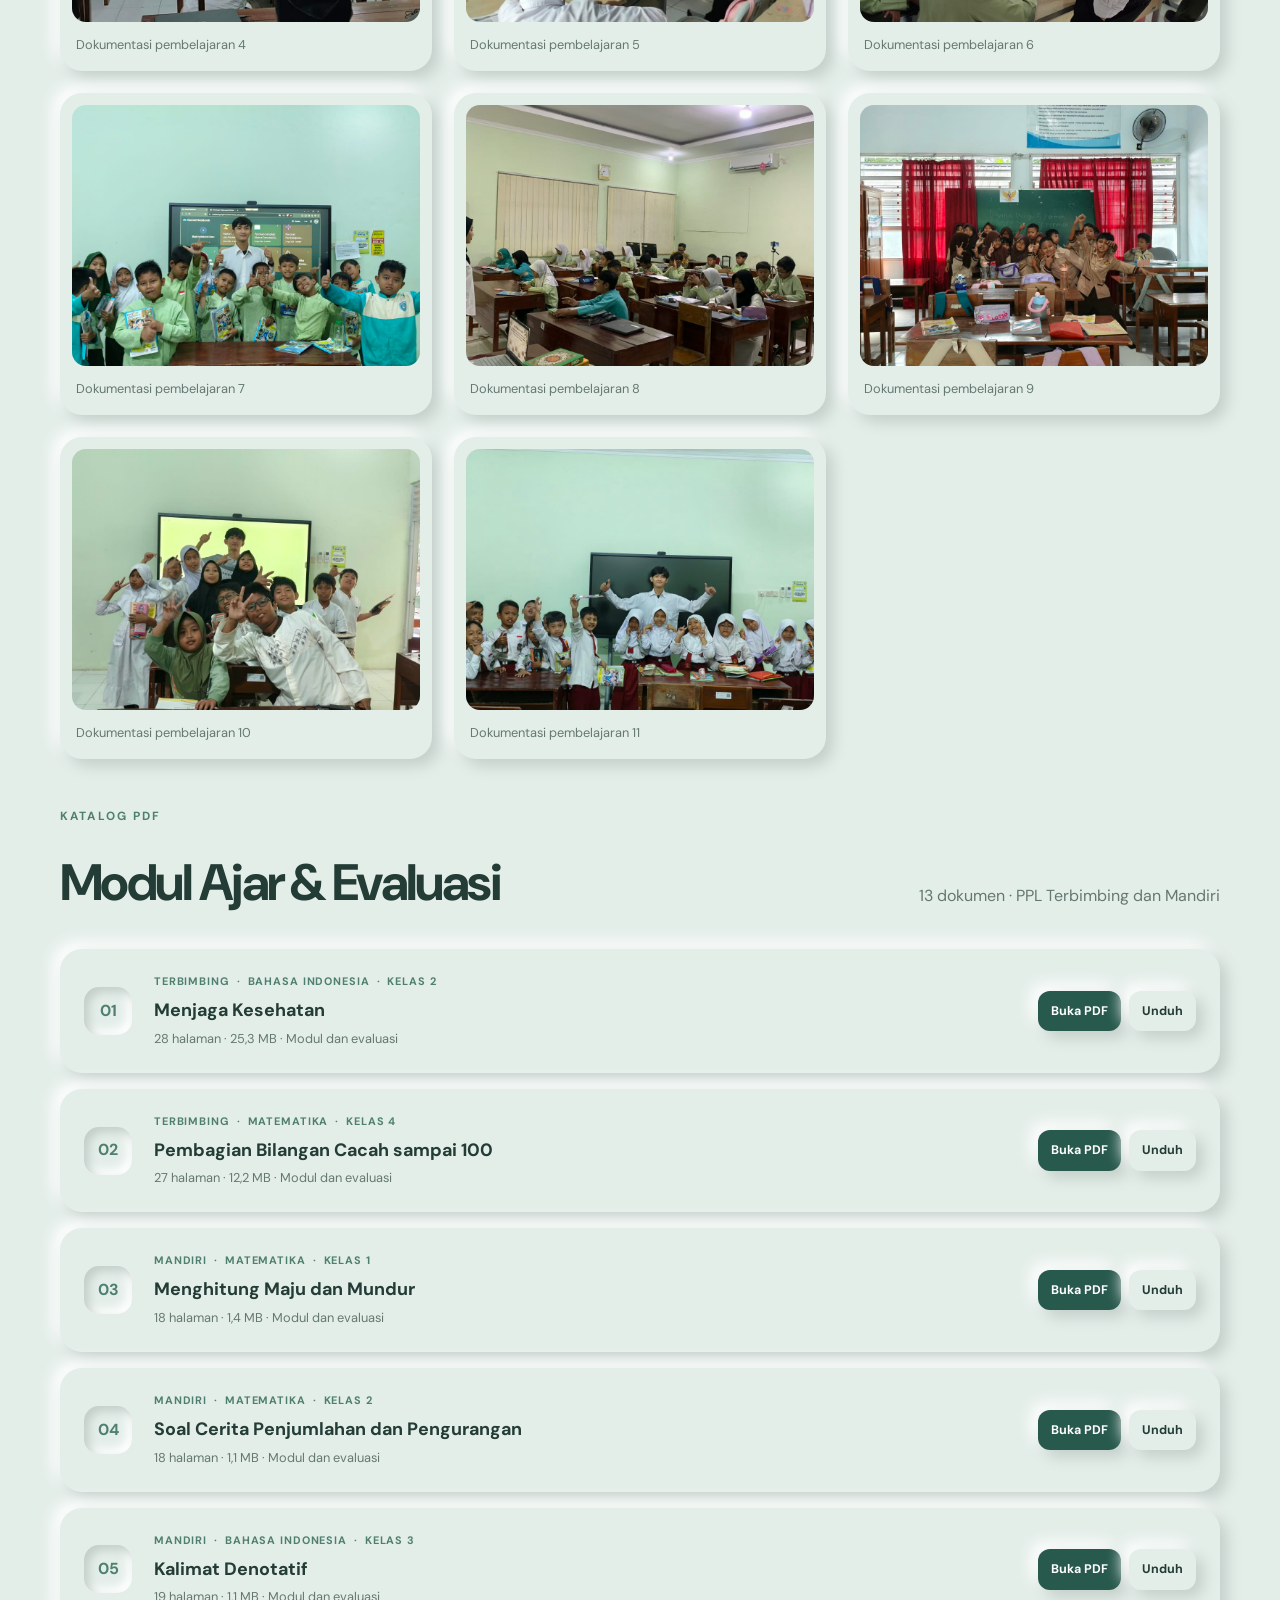
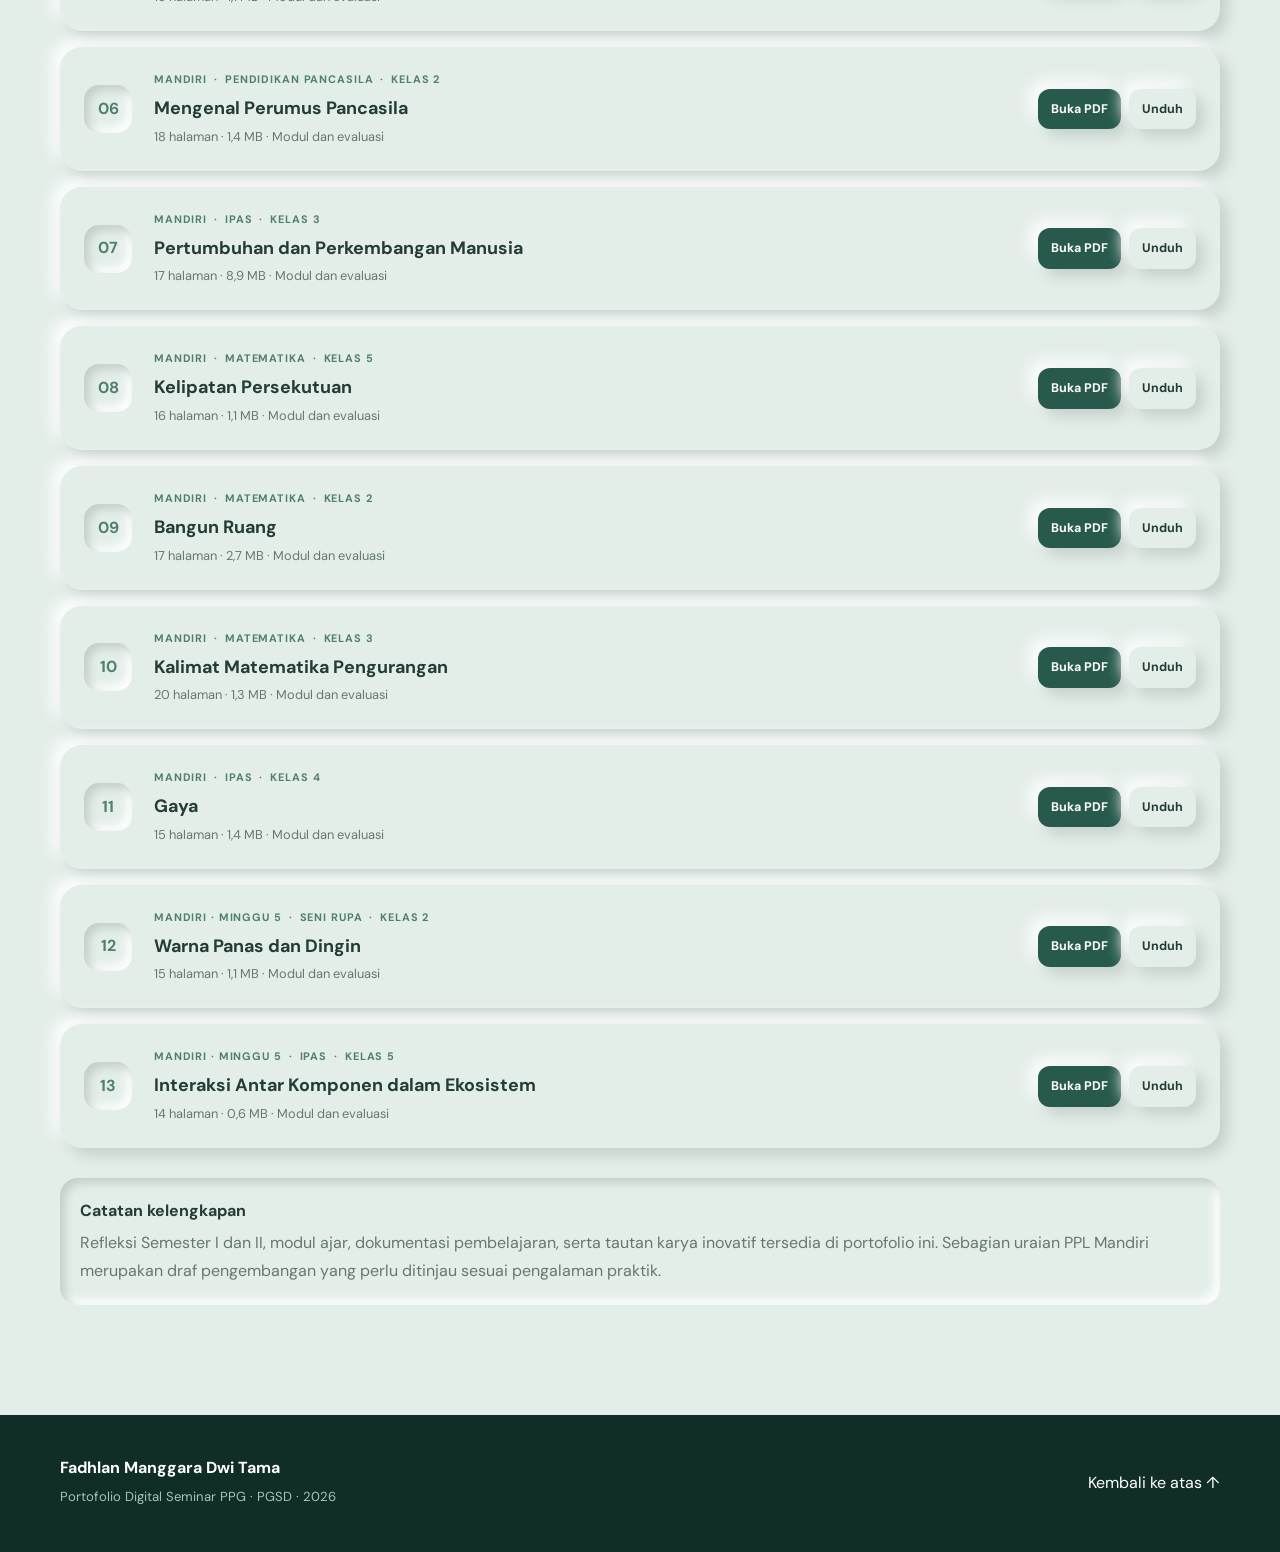
==== commit 0937550e: "Lengkapi UAS E-Portofolio dan perbarui LK7-LK8 siklus 4" ====
--- a/dokumen.html
+++ b/dokumen.html
@@ -1,5 +1,5 @@
 <!doctype html>
-<html lang="id"><head><meta charset="UTF-8"><meta name="viewport" content="width=device-width,initial-scale=1"><meta name="description" content="Dokumen & Dokumentasi — Portofolio Seminar PPG Fadhlan Manggara Dwi Tama"><meta name="theme-color" content="#28594d"><title>Dokumen & Dokumentasi | Portofolio PPG Fadhlan Manggara</title><link rel="icon" type="image/png" href="image/Icon.png"><link rel="preconnect" href="https://fonts.googleapis.com"><link rel="preconnect" href="https://fonts.gstatic.com" crossorigin><link href="https://fonts.googleapis.com/css2?family=DM+Sans:wght@400;500;600;700&display=swap" rel="stylesheet"><link rel="stylesheet" href="styles.css"><link rel="stylesheet" href="updates.css"><link rel="stylesheet" href="neumorphism.css?v=20261024"><link rel="stylesheet" href="pages.css?v=20261028-uts-nav"><script src="site.js?v=20261024" defer></script><script src="documents.js?v=20261024" defer></script><script src="updates.js?v=20261024" defer></script></head><body id="top-page"><a class="skip-link" href="#main">Lewati ke konten utama</a><header class="site-header"><nav class="nav shell" aria-label="Navigasi utama"><a class="brand" href="index.html"><span>FM</span><strong>Portofolio PPG</strong></a><button class="menu-button" type="button" aria-expanded="false" aria-controls="nav-list"><span class="sr-only">Buka menu</span><i></i><i></i><i></i></button><ul id="nav-list" class="nav-list"><li><a href="index.html">Beranda</a></li><li><a href="identifikasi.html">LK 1 · Identifikasi</a></li><li><a href="refleksi.html">LK 2 · Refleksi</a></li><li><a href="refleksi-ppg.html">Refleksi PPG</a></li><li><a href="uts-siklus1.html">UTS · Siklus 1</a></li><li><a href="ppl-mandiri.html">PPL Mandiri</a></li><li><a href="inovasi.html">Inovasi</a></li><li><a href="dokumen.html">Dokumen</a></li></ul></nav></header><main id="main">      <section class="section evidence" id="dokumen">
+<html lang="id"><head><meta charset="UTF-8"><meta name="viewport" content="width=device-width,initial-scale=1"><meta name="description" content="Dokumen & Dokumentasi — Portofolio Seminar PPG Fadhlan Manggara Dwi Tama"><meta name="theme-color" content="#28594d"><title>Dokumen & Dokumentasi | Portofolio PPG Fadhlan Manggara</title><link rel="icon" type="image/png" href="image/Icon.png"><link rel="preconnect" href="https://fonts.googleapis.com"><link rel="preconnect" href="https://fonts.gstatic.com" crossorigin><link href="https://fonts.googleapis.com/css2?family=DM+Sans:wght@400;500;600;700&display=swap" rel="stylesheet"><link rel="stylesheet" href="styles.css"><link rel="stylesheet" href="updates.css"><link rel="stylesheet" href="neumorphism.css?v=20261024"><link rel="stylesheet" href="pages.css?v=20261028-uts-nav"><script src="site.js?v=20261024" defer></script><script src="documents.js?v=20261024" defer></script><script src="updates.js?v=20261024" defer></script></head><body id="top-page"><a class="skip-link" href="#main">Lewati ke konten utama</a><header class="site-header"><nav class="nav shell" aria-label="Navigasi utama"><a class="brand" href="index.html"><span>FM</span><strong>Portofolio PPG</strong></a><button class="menu-button" type="button" aria-expanded="false" aria-controls="nav-list"><span class="sr-only">Buka menu</span><i></i><i></i><i></i></button><ul id="nav-list" class="nav-list"><li><a href="index.html">Beranda</a></li><li><a href="identifikasi.html">LK 1 · Identifikasi</a></li><li><a href="refleksi.html">LK 2 · Refleksi</a></li><li><a href="refleksi-ppg.html">Refleksi PPG</a></li><li><a href="uts-siklus1.html">UTS · Siklus 1</a></li><li><a href="uas-siklus2-4.html">UAS · Siklus 2–4</a></li><li><a href="ppl-mandiri.html">PPL Mandiri</a></li><li><a href="inovasi.html">Inovasi</a></li><li><a href="dokumen.html">Dokumen</a></li></ul></nav></header><main id="main">      <section class="section evidence" id="dokumen">
         <div class="shell"><nav class="breadcrumb" aria-label="Jejak halaman"><a href="index.html">Beranda</a><span aria-hidden="true">/</span><span>Dokumen & Dokumentasi</span></nav>
           <div class="section-heading reveal">
             <p class="eyebrow">05 · Artefak & bukti dukung</p>
